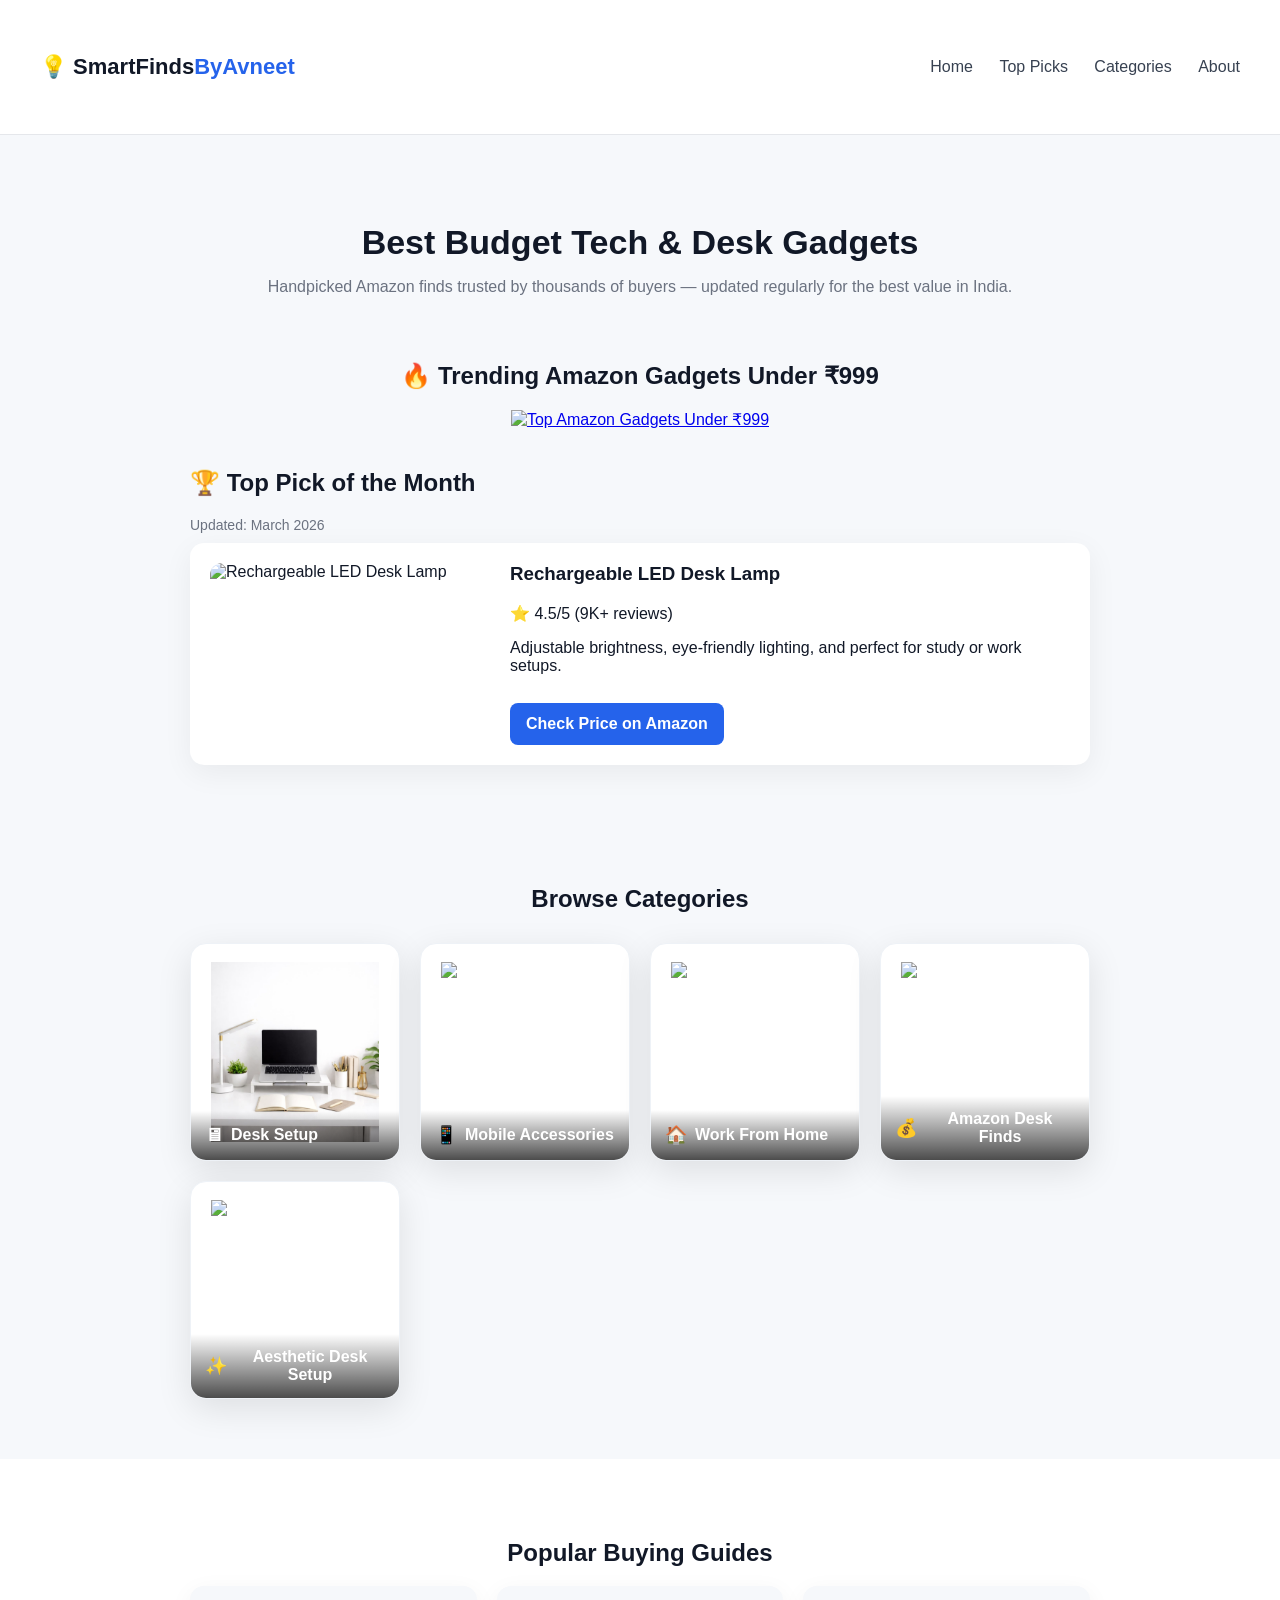
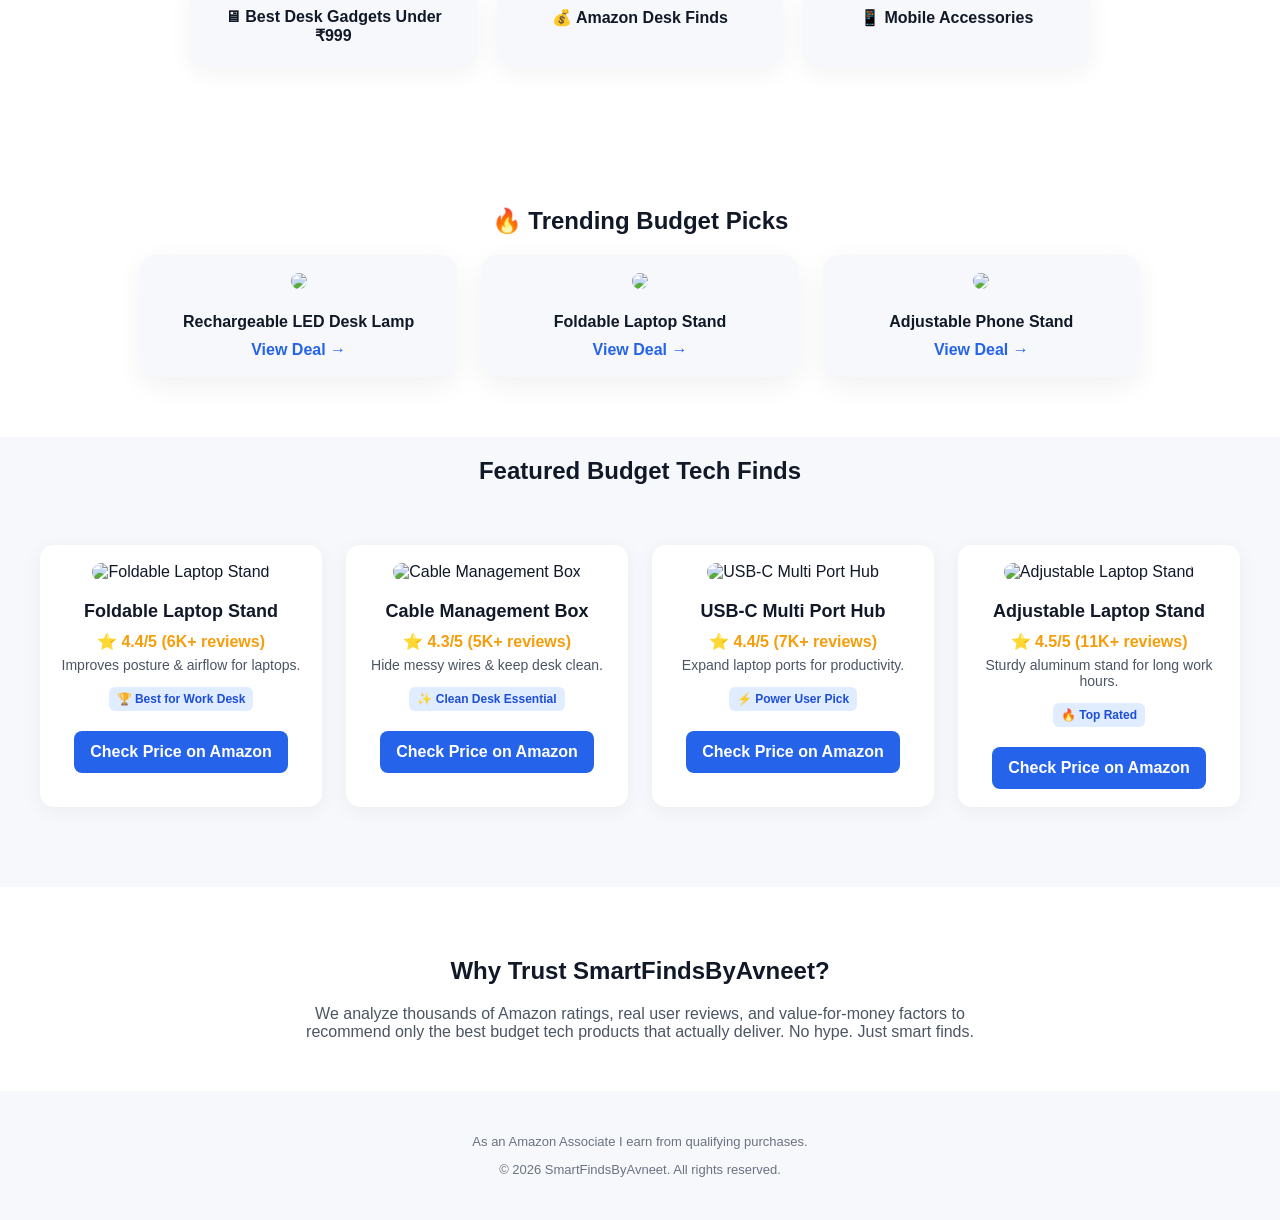
==== index.html @ 3519da24 "Update index.html" ====
<!DOCTYPE html>
<html lang="en">
<head>
<meta charset="UTF-8">
<meta name="viewport" content="width=device-width, initial-scale=1.0">

<title>Best Budget Tech & Desk Gadgets in India (2026) | SmartFindsByAvneet</title>

<meta name="description" content="Discover the best budget tech gadgets and Amazon finds under ₹1000 in India. Handpicked products for desk setup, students, work from home, and more.">

<link rel="stylesheet" href="style.css">
</head>

<body>

<!-- 🔷 PRO NAVBAR -->

<header class="navbar">

  <div class="nav-container">

    <div class="logo">
      💡 SmartFinds<span>ByAvneet</span>
    </div>

    <!-- ☰ MOBILE MENU -->
    <div class="menu-toggle" id="menu-toggle">☰</div>

    <nav id="nav-menu">
      <a href="index.html">Home</a>
      <a href="#top-picks">Top Picks</a>
      <a href="#categories">Categories</a>
      <a href="#about">About</a>
    </nav>

  </div>

</header>


<!-- 🔷 HERO SECTION -->

<section class="hero">
  <h1>Best Budget Tech & Desk Gadgets</h1>

  <p>
  Handpicked Amazon finds trusted by thousands of buyers — updated regularly for the best value in India.
  </p>

</section>

<section class="trending-banner">

  <h2>🔥 Trending Amazon Gadgets Under ₹999</h2>

  <a href="best-desk-gadgets-under-999.html">

    <img src="https://i.pinimg.com/1200x/db/06/94/db0694e0b1578f09fca851362d5d6f08.jpg"
         alt="Top Amazon Gadgets Under ₹999">

  </a>

</section>

<!-- 🔥 TOP PICK SECTION -->

<section class="top-pick" id="top-picks">

  <h2>🏆 Top Pick of the Month</h2>

  <p class="updated">Updated: March 2026</p>
  
  <div class="top-card">

    <img src="https://m.media-amazon.com/images/I/61L1WtnLLeL._SL1500_.jpg" alt="Rechargeable LED Desk Lamp">

    <div class="top-info">

      <h3>Rechargeable LED Desk Lamp</h3>

      <p>⭐ 4.5/5 (9K+ reviews)</p>

      <p>
      Adjustable brightness, eye-friendly lighting, and perfect for study or work setups.
      </p>

      <a href="https://amzn.to/4rqWT40"
         target="_blank"
         rel="nofollow sponsored"
         class="buy-btn">
        Check Price on Amazon
      </a>

    </div>

  </div>

</section>


<!-- 📂 CATEGORIES SECTION -->

<section class="categories" id="categories">

  <h2>Browse Categories</h2>

  <div class="category-grid">

    <a href="desk-setup-gadgets.html" class="category-card">

      <img src="Images/desk-setup.jpg" alt="Desk Setup">

      <div class="cat-info">
        <span class="icon">🖥</span>
        <span>Desk Setup</span>
      </div>

    </a>

    <a href="mobile-accessories.html" class="category-card">

      <img src="Images/mobile-accessories.jpg" alt="Mobile Accessories">

      <div class="cat-info">
        <span class="icon">📱</span>
        <span>Mobile Accessories</span>
      </div>

    </a>

    <a href="work-from-home-setup.html" class="category-card">

      <img src="Images/wfh.jpg" alt="Work From Home">

      <div class="cat-info">
        <span class="icon">🏠</span>
        <span>Work From Home</span>
      </div>

    </a>

    <a href="amazon-desk-finds.html" class="category-card">

      <img src="Images/amazon-finds.jpg" alt="Amazon Desk Finds">

      <div class="cat-info">
        <span class="icon">💰</span>
        <span>Amazon Desk Finds</span>
      </div>

    </a>

    <a href="asthetic-desk-setup.html" class="category-card">

      <img src="Images/aesthetic.jpg" alt="Aesthetic Setup">

      <div class="cat-info">
        <span class="icon">✨</span>
        <span>Aesthetic Desk Setup</span>
      </div>

    </a>

  </div>

</section>


<!-- ⭐ POPULAR GUIDES -->

<section class="guides">

  <h2>Popular Buying Guides</h2>

  <div class="guide-grid">

    <a href="best-desk-gadgets-under-999.html" class="guide-card">
      🖥 Best Desk Gadgets Under ₹999
    </a>

    <a href="amazon-desk-finds.html" class="guide-card">
      💰 Amazon Desk Finds
    </a>

    <a href="mobile-accessories.html" class="guide-card">
      📱 Mobile Accessories
    </a>

  </div>

</section>

<section class="featured-deals">

  <h2>🔥 Trending Budget Picks</h2>

  <div class="deal-grid">

    <div class="deal-card">
      <img src="https://m.media-amazon.com/images/I/61L1WtnLLeL._SL1500_.jpg">
      <p>Rechargeable LED Desk Lamp</p>
      <a href="https://amzn.to/4rqWT40" target="_blank" rel="nofollow sponsored">
        View Deal →
      </a>
    </div>

    <div class="deal-card">
      <img src="https://m.media-amazon.com/images/I/61i05gGBl3L._SL1500_.jpg">
      <p>Foldable Laptop Stand</p>
      <a href="https://amzn.to/4utwmWo" target="_blank" rel="nofollow sponsored">
        View Deal →
      </a>
    </div>

    <div class="deal-card">
      <img src="https://m.media-amazon.com/images/I/51FnbY-cX6L._SL1500_.jpg">
      <p>Adjustable Phone Stand</p>
      <a href="https://amzn.to/4swUHc7" target="_blank" rel="nofollow sponsored">
        View Deal →
      </a>
    </div>

  </div>

</section>
  
<!-- 📦 FEATURED PRODUCTS PREVIEW -->

<section class="products-section">

  <h2>Featured Budget Tech Finds</h2>

  <section class="products" id="product-list"></section>

</section>


<!-- ⭐ TRUST / ABOUT SECTION -->

<section class="trust" id="about">

  <h2>Why Trust SmartFindsByAvneet?</h2>

  <p>
  We analyze thousands of Amazon ratings, real user reviews, and value-for-money factors
  to recommend only the best budget tech products that actually deliver.
  No hype. Just smart finds.
  </p>

</section>


<!-- FOOTER -->

<footer>

  <p>
  As an Amazon Associate I earn from qualifying purchases.
  </p>

  <p>
  © 2026 SmartFindsByAvneet. All rights reserved.
  </p>

</footer>


<!-- 🔧 SCRIPTS -->

<script src="main.js"></script>
<script src="desk-products.js"></script>

<!-- Mobile menu toggle -->

<script>
const toggle = document.getElementById("menu-toggle");
const menu = document.getElementById("nav-menu");

toggle.addEventListener("click", () => {
  menu.classList.toggle("show");
});
</script>

</body>
</html>
---- style.css ----
body{
font-family: 'Segoe UI', Arial, sans-serif;
background:#f6f8fb;
margin:0;
padding:0;
color:#111827;
text-align:center;
}

/* HEADER */

header{
background:#ffffff;
color:#111827;
padding:40px 20px;
border-bottom:1px solid #e5e7eb;
}

header h1{
margin-bottom:8px;
}

header p{
color:#6b7280;
}

/* PRODUCTS GRID */

.products{
display:grid;
grid-template-columns:repeat(auto-fit,minmax(240px,1fr));
gap:24px;
padding:40px;
max-width:1200px;
margin:auto;
}

/* CARD */

.card{
background:#ffffff;
padding:18px;
border-radius:14px;
box-shadow:0 4px 20px rgba(0,0,0,0.05);
transition:transform 0.2s, box-shadow 0.2s;
}

.card:hover{
transform:translateY(-6px);
box-shadow:0 8px 30px rgba(0,0,0,0.08);
}

.card img{
width:100%;
border-radius:10px;
margin-bottom:10px;
}

.card h3{
margin:10px 0;
font-size:18px;
}

/* BUTTON */

.buy-btn{
display:inline-block;
margin-top:12px;
background:#2563eb;
color:white;
padding:12px 16px;
border-radius:8px;
text-decoration:none;
font-weight:bold;
transition:background 0.2s;
}

.buy-btn:hover{
background:#1d4ed8;
}

/* TEXT ELEMENTS */

.rating{
color:#f59e0b;
font-weight:bold;
margin:6px 0;
}

.desc{
font-size:14px;
color:#4b5563;
margin:6px 0;
}

.badge{
background:#e0ecff;
color:#1d4ed8;
display:inline-block;
padding:5px 8px;
border-radius:6px;
font-size:12px;
margin:8px 0;
font-weight:bold;
}
/* BRAND HEADER */

.main-header{
background:#ffffff;
padding:16px 30px;
border-bottom:1px solid #e5e7eb;
text-align:left;
}

.logo{
font-size:22px;
font-weight:bold;
color:#2563eb;
}

/* HERO */

.hero{
padding:60px 20px 30px;
background:#f6f8fb;
}

.hero h1{
font-size:34px;
margin-bottom:10px;
}

.hero p{
color:#6b7280;
font-size:16px;
}

/* TOP PICK */

.top-pick{
max-width:900px;
margin:40px auto;
padding:0 20px;
text-align:left;
}

.top-pick h2{
margin-bottom:20px;
}

.top-card{
display:flex;
gap:20px;
background:#ffffff;
padding:20px;
border-radius:14px;
box-shadow:0 8px 30px rgba(0,0,0,0.06);
flex-wrap:wrap;
}

.top-card img{
width:100%;
max-width:280px;
height:auto;
border-radius:12px;
object-fit:contain;
}

.top-info{
flex:1;
}

.top-info h3{
margin-top:0;
}

/* TRUST SECTION */

.trust{
background:#ffffff;
padding:50px 20px;
margin-top:40px;
}

.trust p{
max-width:700px;
margin:auto;
color:#4b5563;
}

/* FOOTER */

footer{
text-align:center;
font-size:13px;
color:#6b7280;
padding:30px;
}

/* 🔷 NAVBAR */

.navbar{
background:#ffffff;
border-bottom:1px solid #e5e7eb;
position:sticky;
top:0;
z-index:1000;
}

.nav-container{
max-width:1200px;
margin:auto;
padding:14px 20px;
display:flex;
justify-content:space-between;
align-items:center;
}

/* LOGO */

.logo{
font-size:22px;
font-weight:bold;
color:#111827;
}

.logo span{
color:#2563eb;
}

/* NAV LINKS */

nav a{
margin-left:22px;
text-decoration:none;
color:#374151;
font-weight:500;
transition:color 0.2s;
}

nav a:hover{
color:#2563eb;
}

/* MENU TOGGLE BUTTON */

.menu-toggle{
display:none;
font-size:26px;
cursor:pointer;
}

/* MOBILE STYLES */

@media (max-width: 768px){

.menu-toggle{
display:block;
}

nav{
position:absolute;
top:60px;
right:0;
background:#ffffff;
width:100%;
display:none;
flex-direction:column;
border-top:1px solid #e5e7eb;
}

nav a{
margin:0;
padding:16px;
border-bottom:1px solid #f1f5f9;
display:block;
text-align:center;
}

nav.show{
display:flex;
}

}

/* POPULAR GUIDES */

.guides{
padding:60px 20px;
background:#ffffff;
}

.guide-grid{
display:grid;
grid-template-columns:repeat(auto-fit,minmax(220px,1fr));
gap:20px;
max-width:900px;
margin:auto;
}

.guide-card{
background:#f6f8fb;
padding:22px;
border-radius:14px;
text-decoration:none;
font-weight:bold;
color:#111827;
box-shadow:0 6px 25px rgba(0,0,0,0.05);
transition:transform 0.2s, box-shadow 0.2s;
}

.guide-card:hover{
transform:translateY(-5px);
box-shadow:0 10px 35px rgba(0,0,0,0.08);
color:#2563eb;
}

.updated{
color:#6b7280;
font-size:14px;
margin-bottom:10px;
}

/* ============================= */
/* 📂 CATEGORIES — PRO STYLE */
/* ============================= */

.categories{
padding:60px 20px;
background:#f6f8fb;
}

.categories h2{
margin-bottom:30px;
}

/* GRID */

.category-grid{
display:grid;
grid-template-columns:repeat(auto-fit,minmax(180px,1fr));
gap:20px;
max-width:900px;
margin:auto;
}

/* CARD */

.category-card{
background:#ffffff;
padding:18px 20px;
border-radius:14px;
text-decoration:none;
color:#111827;
font-weight:600;

display:flex;
align-items:center;
justify-content:center;
gap:10px;

box-shadow:0 6px 20px rgba(0,0,0,0.05);
border:1px solid #eef2f7;

transition:all 0.2s ease;
}

/* HOVER EFFECT */

.category-card:hover{
transform:translateY(-5px);
box-shadow:0 12px 35px rgba(0,0,0,0.08);
color:#2563eb;
}

/* ICON */

.category-card .icon{
font-size:20px;
}

/* MOBILE POLISH */

@media (max-width: 480px){

.category-card{
padding:16px;
font-size:15px;
}

}

/* ============================= */
/* 📱 MOBILE — PREMIUM CATEGORY UI */
/* ============================= */

@media (max-width: 768px){

/* Section spacing */

.categories{
padding:40px 16px;
}

/* Grid becomes 2 columns */

.category-grid{
grid-template-columns:repeat(2, 1fr);
gap:14px;
}

/* Card becomes larger tap target */

.category-card{
padding:18px 12px;
border-radius:16px;
font-size:15px;
font-weight:600;

flex-direction:column;
gap:6px;

box-shadow:0 8px 28px rgba(0,0,0,0.06);
}

/* Icon bigger for visual hierarchy */

.category-card .icon{
font-size:26px;
}

/* Remove hover jump on touch devices */

.category-card:hover{
transform:none;
}

}

/* Prevent accidental text selection while tapping */

.category-card{
-webkit-tap-highlight-color: transparent;
user-select:none;
}

/* ===== CATEGORY IMAGE ===== */

.category-card{
position:relative;
display:block;
border-radius:16px;
overflow:hidden;
text-decoration:none;
color:white;
box-shadow:0 10px 35px rgba(0,0,0,0.1);
transition:transform 0.25s, box-shadow 0.25s;
height:180px;   /* ⭐ Controls card height */
}

.category-card img{
width:100%;
height:100%;
object-fit:cover;   /* ⭐ IMPORTANT */
display:block;
}

.category-card:hover{
transform:translateY(-6px);
box-shadow:0 18px 45px rgba(0,0,0,0.15);
}

.cat-info{
position:absolute;
bottom:0;
left:0;
right:0;
padding:14px;
background:linear-gradient(to top, rgba(0,0,0,0.7), transparent);
font-weight:bold;
font-size:16px;
display:flex;
align-items:center;
gap:8px;
}

.cat-info .icon{
font-size:18px;
}

/* ===== FEATURED DEALS ===== */

.featured-deals{
padding:60px 20px;
background:#ffffff;
}

.deal-grid{
display:grid;
grid-template-columns:repeat(auto-fit,minmax(220px,1fr));
gap:24px;
max-width:1000px;
margin:auto;
}

.deal-card{
background:#f6f8fb;
border-radius:16px;
padding:18px;
text-align:center;
box-shadow:0 8px 28px rgba(0,0,0,0.06);
transition:transform 0.2s;
}

.deal-card:hover{
transform:translateY(-6px);
}

.deal-card img{
width:100%;
border-radius:12px;
margin-bottom:10px;
}

.deal-card p{
font-weight:600;
margin:10px 0;
}

.deal-card a{
text-decoration:none;
color:#2563eb;
font-weight:bold;
}
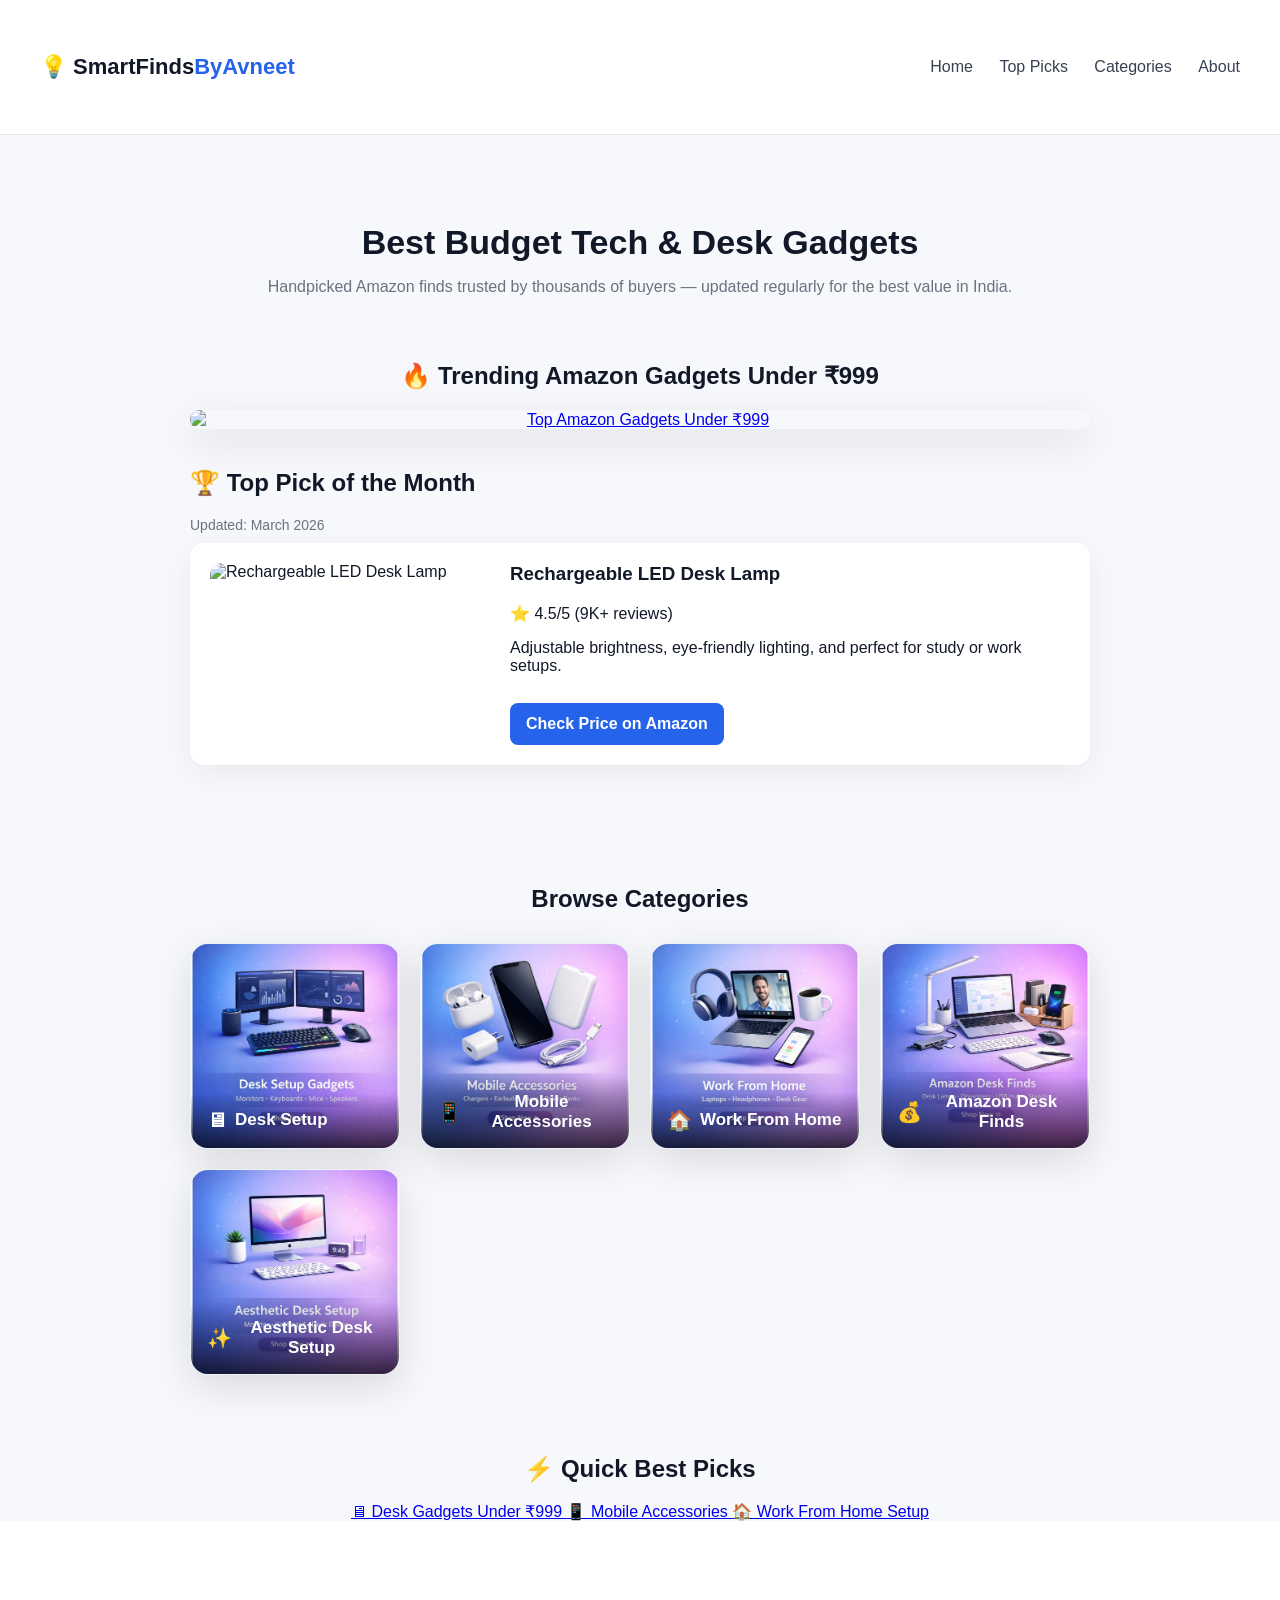
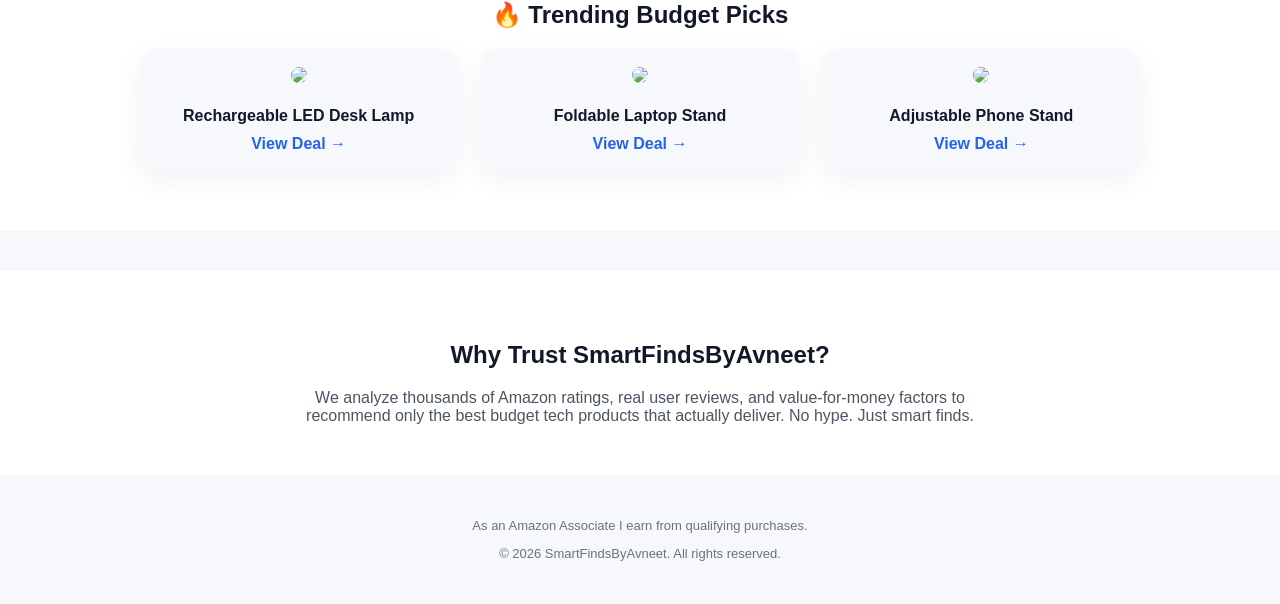
==== commit 4245688d: "Update index.html" ====
--- a/index.html
+++ b/index.html
@@ -165,6 +165,28 @@
 
 </section>
 
+<section class="quick-picks">
+
+  <h2>⚡ Quick Best Picks</h2>
+
+  <div class="quick-grid">
+
+    <a href="best-desk-gadgets-under-999.html" class="quick-card">
+      🖥 Desk Gadgets Under ₹999
+    </a>
+
+    <a href="mobile-accessories.html" class="quick-card">
+      📱 Mobile Accessories
+    </a>
+
+    <a href="work-from-home-setup.html" class="quick-card">
+      🏠 Work From Home Setup
+    </a>
+
+  </div>
+
+</section>
+
 
 <!-- ⭐ POPULAR GUIDES -->
 
--- a/style.css
+++ b/style.css
@@ -446,46 +446,51 @@
 
 /* ===== CATEGORY IMAGE ===== */
 
+/* ===== PERFECT CATEGORY CARD LAYOUT ===== */
+
 .category-card{
 position:relative;
 display:block;
-border-radius:16px;
+border-radius:18px;
 overflow:hidden;
 text-decoration:none;
 color:white;
-box-shadow:0 10px 35px rgba(0,0,0,0.1);
+box-shadow:0 12px 40px rgba(0,0,0,0.12);
 transition:transform 0.25s, box-shadow 0.25s;
-height:180px;   /* ⭐ Controls card height */
-}
+
+aspect-ratio: 1 / 1;   /* ⭐ KEY FIX */
+}
+
+/* IMAGE FILLS ENTIRE CARD */
 
 .category-card img{
+position:absolute;
+inset:0;
 width:100%;
 height:100%;
-object-fit:cover;   /* ⭐ IMPORTANT */
-display:block;
-}
-
-.category-card:hover{
-transform:translateY(-6px);
-box-shadow:0 18px 45px rgba(0,0,0,0.15);
-}
+object-fit:cover;
+}
+
+/* TEXT OVERLAY */
 
 .cat-info{
 position:absolute;
 bottom:0;
 left:0;
 right:0;
-padding:14px;
-background:linear-gradient(to top, rgba(0,0,0,0.7), transparent);
-font-weight:bold;
-font-size:16px;
+padding:16px;
+
+background:linear-gradient(
+to top,
+rgba(0,0,0,0.75),
+rgba(0,0,0,0.0)
+);
+
+font-weight:bold;
+font-size:17px;
 display:flex;
 align-items:center;
 gap:8px;
-}
-
-.cat-info .icon{
-font-size:18px;
 }
 
 /* ===== FEATURED DEALS ===== */
@@ -532,3 +537,35 @@
 color:#2563eb;
 font-weight:bold;
 }
+
+/* ===== TRENDING BANNER ===== */
+
+.trending-banner img{
+width:100%;
+height:auto;
+max-width:900px;   /* ⭐ Bigger on desktop */
+border-radius:16px;
+box-shadow:0 12px 40px rgba(0,0,0,0.12);
+display:block;
+margin:auto;
+}
+
+/* 📱 MOBILE — keep current perfect size */
+
+@media (max-width: 768px){
+
+.trending-banner img{
+max-width:100%;   /* full width on phone */
+}
+
+}
+
+.products-section{
+display:none;   /* hide long product grid */
+}
+
+.guides{
+display:none;   /* optional */
+}
+
+}
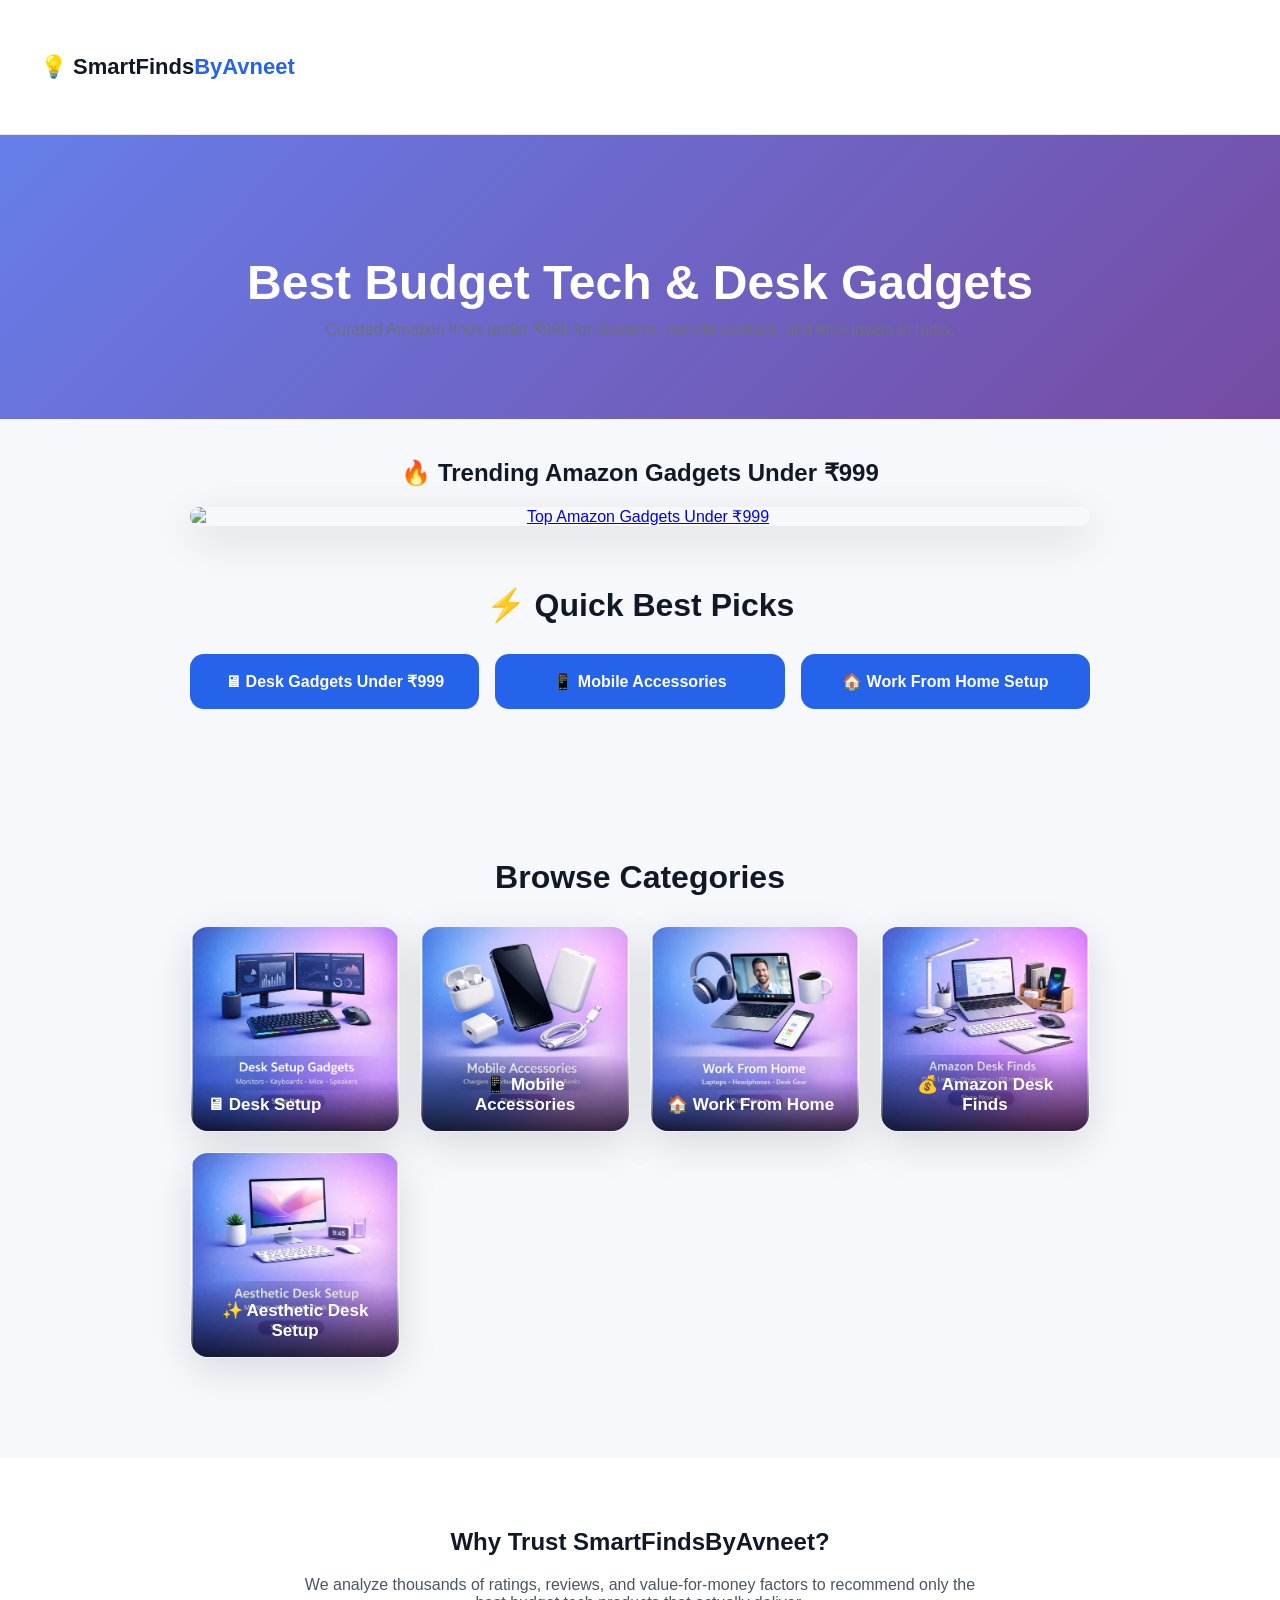
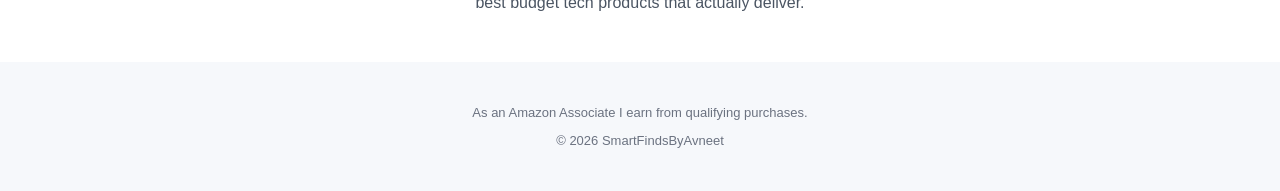
==== commit 54310ebc: "Update index.html" ====
--- a/index.html
+++ b/index.html
@@ -4,269 +4,185 @@
 <meta charset="UTF-8">
 <meta name="viewport" content="width=device-width, initial-scale=1.0">
 
-<title>Best Budget Tech & Desk Gadgets in India (2026) | SmartFindsByAvneet</title>
-
-<meta name="description" content="Discover the best budget tech gadgets and Amazon finds under ₹1000 in India. Handpicked products for desk setup, students, work from home, and more.">
+<title>SmartFindsByAvneet — Best Budget Tech Gadgets Under ₹999</title>
+
+<meta name="description" content="Curated Amazon deals on budget tech gadgets under ₹999 for desk setup, mobile accessories & work from home in India.">
 
 <link rel="stylesheet" href="style.css">
+
+<style>
+/* ===== PREMIUM ADDITIONS (works with your CSS) ===== */
+
+.hero{
+background:linear-gradient(135deg,#667eea,#764ba2);
+color:white;
+padding:80px 20px;
+text-align:center;
+}
+
+.hero h1{
+font-size:clamp(2rem,4vw,3rem);
+margin-bottom:10px;
+}
+
+.hero p{
+max-width:700px;
+margin:auto;
+opacity:.95;
+}
+
+.trending-banner{
+max-width:900px;
+margin:40px auto;
+text-align:center;
+}
+
+.trending-banner img{
+width:100%;
+height:auto;
+border-radius:16px;
+box-shadow:0 12px 40px rgba(0,0,0,.15);
+}
+
+.quick-grid{
+display:grid;
+grid-template-columns:repeat(auto-fit,minmax(220px,1fr));
+gap:16px;
+max-width:900px;
+margin:30px auto;
+}
+
+.quick-card{
+background:#2563eb;
+color:white;
+padding:18px;
+border-radius:14px;
+text-decoration:none;
+font-weight:bold;
+text-align:center;
+transition:.2s;
+}
+
+.quick-card:hover{
+transform:translateY(-4px);
+}
+
+.section-title{
+text-align:center;
+margin:60px 0 30px;
+font-size:2rem;
+}
+
+</style>
 </head>
 
 <body>
 
-<!-- 🔷 PRO NAVBAR -->
+<!-- 🔷 NAVBAR (your style) -->
 
 <header class="navbar">
-
   <div class="nav-container">
-
-    <div class="logo">
-      💡 SmartFinds<span>ByAvneet</span>
-    </div>
-
-    <!-- ☰ MOBILE MENU -->
-    <div class="menu-toggle" id="menu-toggle">☰</div>
-
-    <nav id="nav-menu">
-      <a href="index.html">Home</a>
-      <a href="#top-picks">Top Picks</a>
-      <a href="#categories">Categories</a>
-      <a href="#about">About</a>
-    </nav>
-
+    <div class="logo">💡 SmartFinds<span>ByAvneet</span></div>
   </div>
-
 </header>
 
 
-<!-- 🔷 HERO SECTION -->
+<!-- 🔥 HERO -->
 
 <section class="hero">
+
   <h1>Best Budget Tech & Desk Gadgets</h1>
 
   <p>
-  Handpicked Amazon finds trusted by thousands of buyers — updated regularly for the best value in India.
+  Curated Amazon finds under ₹999 for students, remote workers, and tech lovers in India.
   </p>
 
 </section>
 
+
+<!-- 🔥 TRENDING PIN BANNER -->
+
 <section class="trending-banner">
 
   <h2>🔥 Trending Amazon Gadgets Under ₹999</h2>
 
   <a href="best-desk-gadgets-under-999.html">
 
-    <img src="https://i.pinimg.com/1200x/db/06/94/db0694e0b1578f09fca851362d5d6f08.jpg"
+    <img src="Images/top-amazon-gadgets-999.jpg"
          alt="Top Amazon Gadgets Under ₹999">
 
   </a>
 
 </section>
 
-<!-- 🔥 TOP PICK SECTION -->
-
-<section class="top-pick" id="top-picks">
-
-  <h2>🏆 Top Pick of the Month</h2>
-
-  <p class="updated">Updated: March 2026</p>
-  
-  <div class="top-card">
-
-    <img src="https://m.media-amazon.com/images/I/61L1WtnLLeL._SL1500_.jpg" alt="Rechargeable LED Desk Lamp">
-
-    <div class="top-info">
-
-      <h3>Rechargeable LED Desk Lamp</h3>
-
-      <p>⭐ 4.5/5 (9K+ reviews)</p>
-
-      <p>
-      Adjustable brightness, eye-friendly lighting, and perfect for study or work setups.
-      </p>
-
-      <a href="https://amzn.to/4rqWT40"
-         target="_blank"
-         rel="nofollow sponsored"
-         class="buy-btn">
-        Check Price on Amazon
-      </a>
-
-    </div>
+
+<!-- ⚡ QUICK PICKS -->
+
+<h2 class="section-title">⚡ Quick Best Picks</h2>
+
+<div class="quick-grid">
+
+  <a href="best-desk-gadgets-under-999.html" class="quick-card">
+    🖥 Desk Gadgets Under ₹999
+  </a>
+
+  <a href="mobile-accessories.html" class="quick-card">
+    📱 Mobile Accessories
+  </a>
+
+  <a href="work-from-home-setup.html" class="quick-card">
+    🏠 Work From Home Setup
+  </a>
+
+</div>
+
+
+<!-- 📂 CATEGORIES (your image cards stay) -->
+
+<section class="categories" id="categories">
+
+  <h2 class="section-title">Browse Categories</h2>
+
+  <div class="category-grid">
+
+    <a href="desk-setup-gadgets.html" class="category-card">
+      <img src="Images/desk-setup.jpg">
+      <div class="cat-info">🖥 Desk Setup</div>
+    </a>
+
+    <a href="mobile-accessories.html" class="category-card">
+      <img src="Images/mobile-accessories.jpg">
+      <div class="cat-info">📱 Mobile Accessories</div>
+    </a>
+
+    <a href="work-from-home-setup.html" class="category-card">
+      <img src="Images/wfh.jpg">
+      <div class="cat-info">🏠 Work From Home</div>
+    </a>
+
+    <a href="amazon-desk-finds.html" class="category-card">
+      <img src="Images/amazon-finds.jpg">
+      <div class="cat-info">💰 Amazon Desk Finds</div>
+    </a>
+
+    <a href="asthetic-desk-setup.html" class="category-card">
+      <img src="Images/aesthetic.jpg">
+      <div class="cat-info">✨ Aesthetic Desk Setup</div>
+    </a>
 
   </div>
 
 </section>
 
 
-<!-- 📂 CATEGORIES SECTION -->
-
-<section class="categories" id="categories">
-
-  <h2>Browse Categories</h2>
-
-  <div class="category-grid">
-
-    <a href="desk-setup-gadgets.html" class="category-card">
-
-      <img src="Images/desk-setup.jpg" alt="Desk Setup">
-
-      <div class="cat-info">
-        <span class="icon">🖥</span>
-        <span>Desk Setup</span>
-      </div>
-
-    </a>
-
-    <a href="mobile-accessories.html" class="category-card">
-
-      <img src="Images/mobile-accessories.jpg" alt="Mobile Accessories">
-
-      <div class="cat-info">
-        <span class="icon">📱</span>
-        <span>Mobile Accessories</span>
-      </div>
-
-    </a>
-
-    <a href="work-from-home-setup.html" class="category-card">
-
-      <img src="Images/wfh.jpg" alt="Work From Home">
-
-      <div class="cat-info">
-        <span class="icon">🏠</span>
-        <span>Work From Home</span>
-      </div>
-
-    </a>
-
-    <a href="amazon-desk-finds.html" class="category-card">
-
-      <img src="Images/amazon-finds.jpg" alt="Amazon Desk Finds">
-
-      <div class="cat-info">
-        <span class="icon">💰</span>
-        <span>Amazon Desk Finds</span>
-      </div>
-
-    </a>
-
-    <a href="asthetic-desk-setup.html" class="category-card">
-
-      <img src="Images/aesthetic.jpg" alt="Aesthetic Setup">
-
-      <div class="cat-info">
-        <span class="icon">✨</span>
-        <span>Aesthetic Desk Setup</span>
-      </div>
-
-    </a>
-
-  </div>
-
-</section>
-
-<section class="quick-picks">
-
-  <h2>⚡ Quick Best Picks</h2>
-
-  <div class="quick-grid">
-
-    <a href="best-desk-gadgets-under-999.html" class="quick-card">
-      🖥 Desk Gadgets Under ₹999
-    </a>
-
-    <a href="mobile-accessories.html" class="quick-card">
-      📱 Mobile Accessories
-    </a>
-
-    <a href="work-from-home-setup.html" class="quick-card">
-      🏠 Work From Home Setup
-    </a>
-
-  </div>
-
-</section>
-
-
-<!-- ⭐ POPULAR GUIDES -->
-
-<section class="guides">
-
-  <h2>Popular Buying Guides</h2>
-
-  <div class="guide-grid">
-
-    <a href="best-desk-gadgets-under-999.html" class="guide-card">
-      🖥 Best Desk Gadgets Under ₹999
-    </a>
-
-    <a href="amazon-desk-finds.html" class="guide-card">
-      💰 Amazon Desk Finds
-    </a>
-
-    <a href="mobile-accessories.html" class="guide-card">
-      📱 Mobile Accessories
-    </a>
-
-  </div>
-
-</section>
-
-<section class="featured-deals">
-
-  <h2>🔥 Trending Budget Picks</h2>
-
-  <div class="deal-grid">
-
-    <div class="deal-card">
-      <img src="https://m.media-amazon.com/images/I/61L1WtnLLeL._SL1500_.jpg">
-      <p>Rechargeable LED Desk Lamp</p>
-      <a href="https://amzn.to/4rqWT40" target="_blank" rel="nofollow sponsored">
-        View Deal →
-      </a>
-    </div>
-
-    <div class="deal-card">
-      <img src="https://m.media-amazon.com/images/I/61i05gGBl3L._SL1500_.jpg">
-      <p>Foldable Laptop Stand</p>
-      <a href="https://amzn.to/4utwmWo" target="_blank" rel="nofollow sponsored">
-        View Deal →
-      </a>
-    </div>
-
-    <div class="deal-card">
-      <img src="https://m.media-amazon.com/images/I/51FnbY-cX6L._SL1500_.jpg">
-      <p>Adjustable Phone Stand</p>
-      <a href="https://amzn.to/4swUHc7" target="_blank" rel="nofollow sponsored">
-        View Deal →
-      </a>
-    </div>
-
-  </div>
-
-</section>
-  
-<!-- 📦 FEATURED PRODUCTS PREVIEW -->
-
-<section class="products-section">
-
-  <h2>Featured Budget Tech Finds</h2>
-
-  <section class="products" id="product-list"></section>
-
-</section>
-
-
-<!-- ⭐ TRUST / ABOUT SECTION -->
-
-<section class="trust" id="about">
+<!-- ⭐ TRUST SECTION -->
+
+<section class="trust">
 
   <h2>Why Trust SmartFindsByAvneet?</h2>
 
   <p>
-  We analyze thousands of Amazon ratings, real user reviews, and value-for-money factors
-  to recommend only the best budget tech products that actually deliver.
-  No hype. Just smart finds.
+  We analyze thousands of ratings, reviews, and value-for-money factors to recommend only the best budget tech products that actually deliver.
   </p>
 
 </section>
@@ -276,32 +192,10 @@
 
 <footer>
 
-  <p>
-  As an Amazon Associate I earn from qualifying purchases.
-  </p>
-
-  <p>
-  © 2026 SmartFindsByAvneet. All rights reserved.
-  </p>
+  <p>As an Amazon Associate I earn from qualifying purchases.</p>
+  <p>© 2026 SmartFindsByAvneet</p>
 
 </footer>
-
-
-<!-- 🔧 SCRIPTS -->
-
-<script src="main.js"></script>
-<script src="desk-products.js"></script>
-
-<!-- Mobile menu toggle -->
-
-<script>
-const toggle = document.getElementById("menu-toggle");
-const menu = document.getElementById("nav-menu");
-
-toggle.addEventListener("click", () => {
-  menu.classList.toggle("show");
-});
-</script>
 
 </body>
 </html>
--- a/style.css
+++ b/style.css
@@ -569,3 +569,38 @@
 }
 
 }
+
+.quick-picks{
+padding:40px 20px;
+background:#ffffff;
+text-align:center;
+}
+
+.quick-grid{
+display:grid;
+grid-template-columns:repeat(auto-fit,minmax(220px,1fr));
+gap:16px;
+max-width:900px;
+margin:auto;
+}
+
+.quick-card{
+background:#2563eb;
+color:white;
+padding:18px;
+border-radius:14px;
+text-decoration:none;
+font-weight:bold;
+transition:transform 0.2s;
+}
+
+.quick-card:hover{
+transform:translateY(-4px);
+}
+@media (max-width: 768px){
+
+.products-section{
+display:none;   /* hide long grid on phone */
+}
+
+}
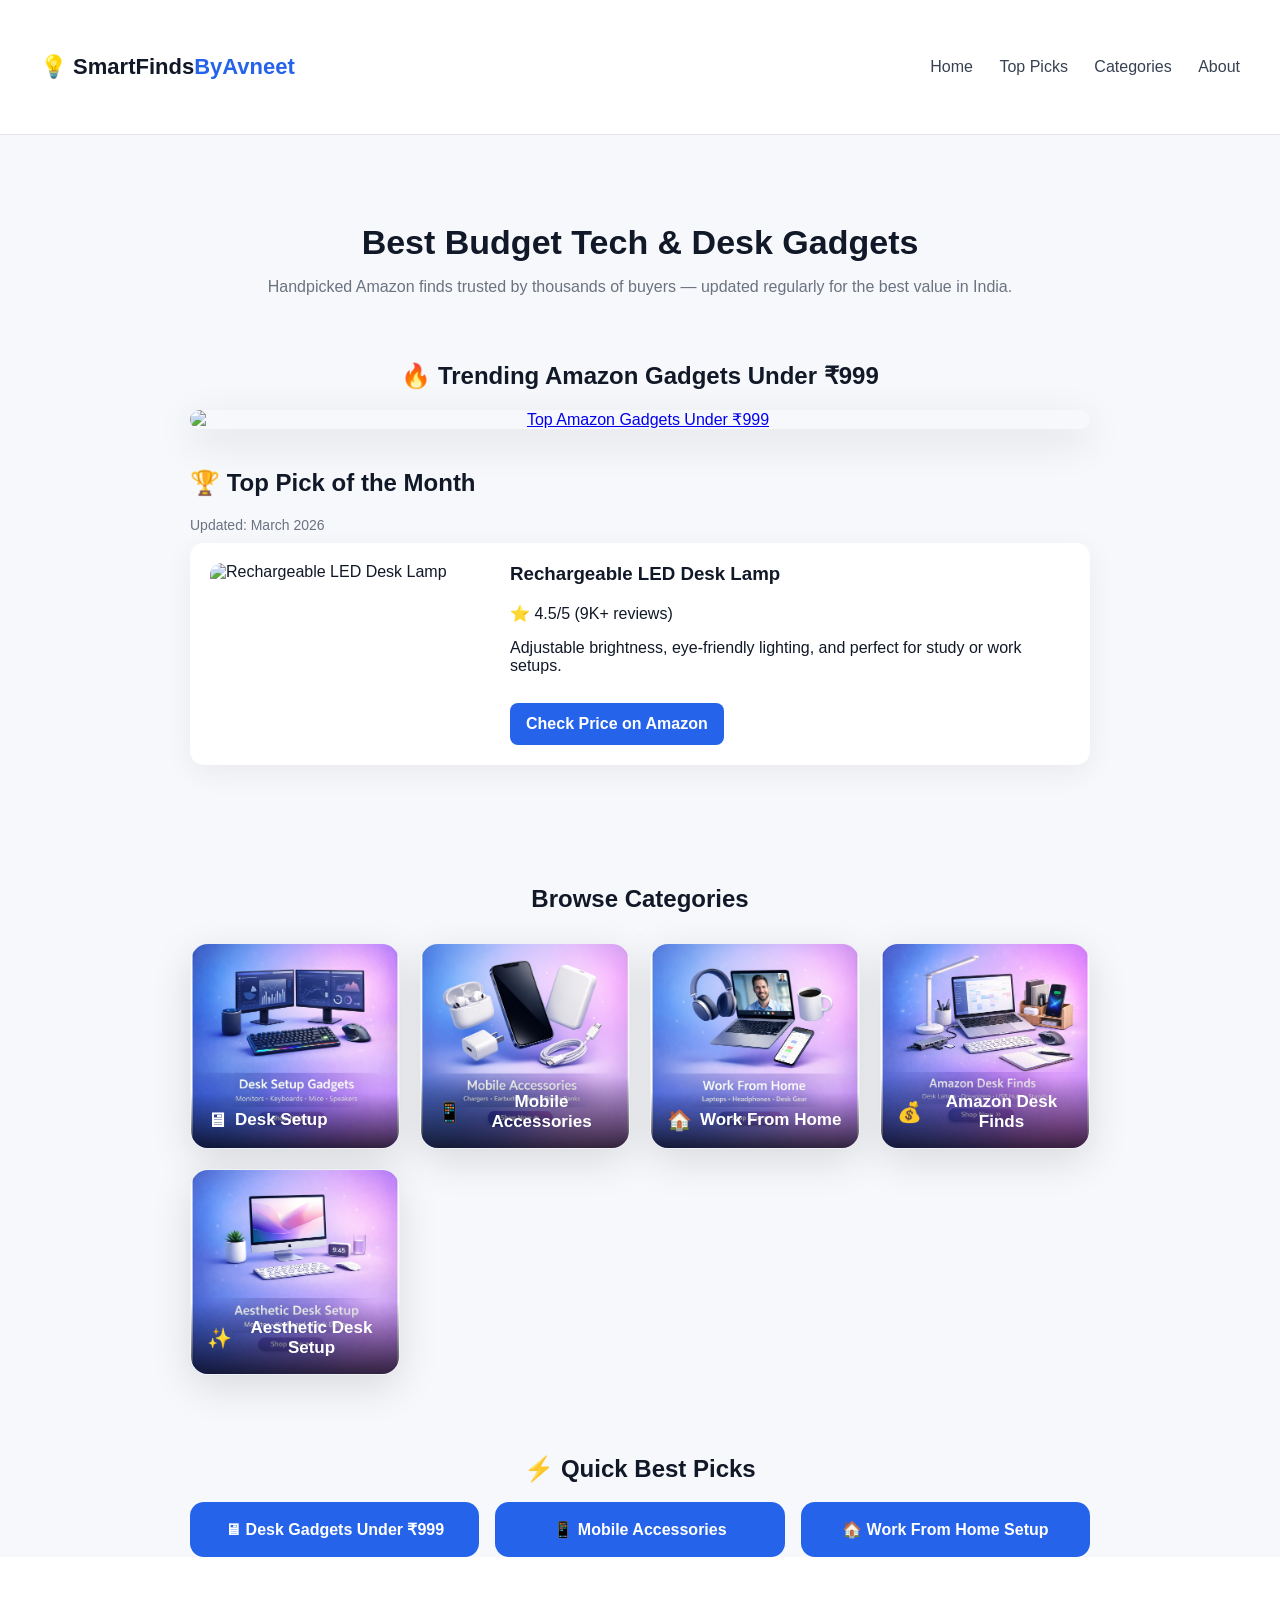
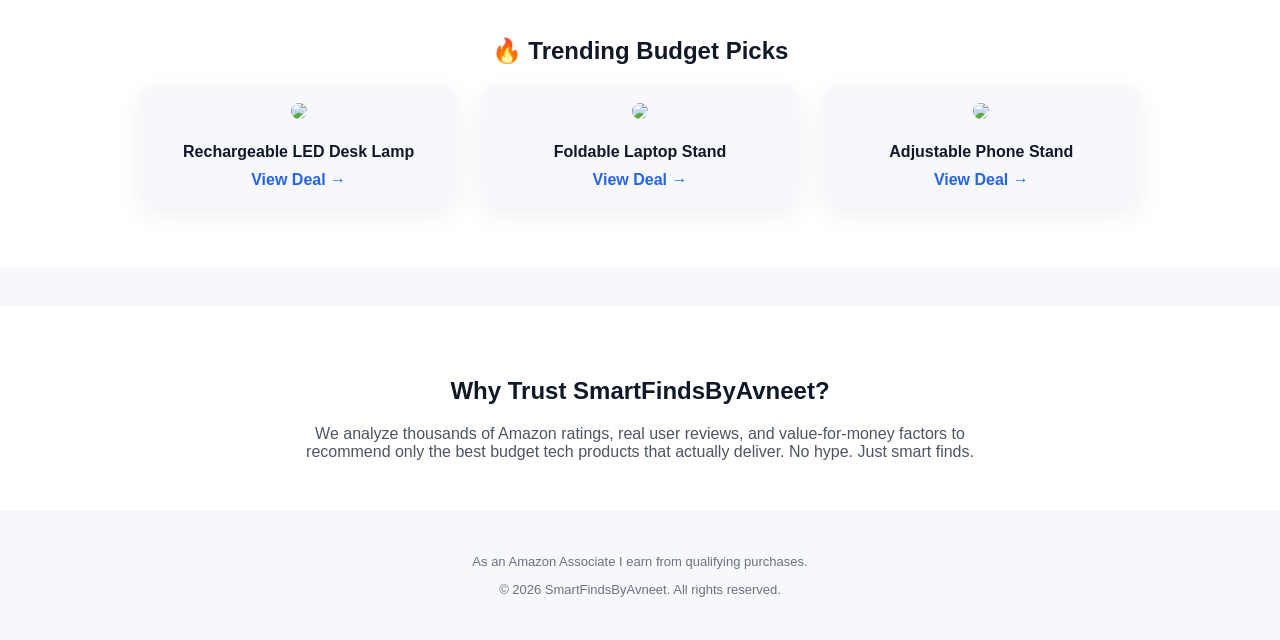
==== commit 43a9af54: "Update index.html" ====
--- a/index.html
+++ b/index.html
@@ -4,185 +4,269 @@
 <meta charset="UTF-8">
 <meta name="viewport" content="width=device-width, initial-scale=1.0">
 
-<title>SmartFindsByAvneet — Best Budget Tech Gadgets Under ₹999</title>
-
-<meta name="description" content="Curated Amazon deals on budget tech gadgets under ₹999 for desk setup, mobile accessories & work from home in India.">
+<title>Best Budget Tech & Desk Gadgets in India (2026) | SmartFindsByAvneet</title>
+
+<meta name="description" content="Discover the best budget tech gadgets and Amazon finds under ₹1000 in India. Handpicked products for desk setup, students, work from home, and more.">
 
 <link rel="stylesheet" href="style.css">
-
-<style>
-/* ===== PREMIUM ADDITIONS (works with your CSS) ===== */
-
-.hero{
-background:linear-gradient(135deg,#667eea,#764ba2);
-color:white;
-padding:80px 20px;
-text-align:center;
-}
-
-.hero h1{
-font-size:clamp(2rem,4vw,3rem);
-margin-bottom:10px;
-}
-
-.hero p{
-max-width:700px;
-margin:auto;
-opacity:.95;
-}
-
-.trending-banner{
-max-width:900px;
-margin:40px auto;
-text-align:center;
-}
-
-.trending-banner img{
-width:100%;
-height:auto;
-border-radius:16px;
-box-shadow:0 12px 40px rgba(0,0,0,.15);
-}
-
-.quick-grid{
-display:grid;
-grid-template-columns:repeat(auto-fit,minmax(220px,1fr));
-gap:16px;
-max-width:900px;
-margin:30px auto;
-}
-
-.quick-card{
-background:#2563eb;
-color:white;
-padding:18px;
-border-radius:14px;
-text-decoration:none;
-font-weight:bold;
-text-align:center;
-transition:.2s;
-}
-
-.quick-card:hover{
-transform:translateY(-4px);
-}
-
-.section-title{
-text-align:center;
-margin:60px 0 30px;
-font-size:2rem;
-}
-
-</style>
 </head>
 
 <body>
 
-<!-- 🔷 NAVBAR (your style) -->
+<!-- 🔷 PRO NAVBAR -->
 
 <header class="navbar">
+
   <div class="nav-container">
-    <div class="logo">💡 SmartFinds<span>ByAvneet</span></div>
-  </div>
+
+    <div class="logo">
+      💡 SmartFinds<span>ByAvneet</span>
+    </div>
+
+    <!-- ☰ MOBILE MENU -->
+    <div class="menu-toggle" id="menu-toggle">☰</div>
+
+    <nav id="nav-menu">
+      <a href="index.html">Home</a>
+      <a href="#top-picks">Top Picks</a>
+      <a href="#categories">Categories</a>
+      <a href="#about">About</a>
+    </nav>
+
+  </div>
+
 </header>
 
 
-<!-- 🔥 HERO -->
+<!-- 🔷 HERO SECTION -->
 
 <section class="hero">
-
   <h1>Best Budget Tech & Desk Gadgets</h1>
 
   <p>
-  Curated Amazon finds under ₹999 for students, remote workers, and tech lovers in India.
+  Handpicked Amazon finds trusted by thousands of buyers — updated regularly for the best value in India.
   </p>
 
 </section>
 
-
-<!-- 🔥 TRENDING PIN BANNER -->
-
 <section class="trending-banner">
 
   <h2>🔥 Trending Amazon Gadgets Under ₹999</h2>
 
   <a href="best-desk-gadgets-under-999.html">
 
-    <img src="Images/top-amazon-gadgets-999.jpg"
+    <img src="https://i.pinimg.com/1200x/db/06/94/db0694e0b1578f09fca851362d5d6f08.jpg"
          alt="Top Amazon Gadgets Under ₹999">
 
   </a>
 
 </section>
 
-
-<!-- ⚡ QUICK PICKS -->
-
-<h2 class="section-title">⚡ Quick Best Picks</h2>
-
-<div class="quick-grid">
-
-  <a href="best-desk-gadgets-under-999.html" class="quick-card">
-    🖥 Desk Gadgets Under ₹999
-  </a>
-
-  <a href="mobile-accessories.html" class="quick-card">
-    📱 Mobile Accessories
-  </a>
-
-  <a href="work-from-home-setup.html" class="quick-card">
-    🏠 Work From Home Setup
-  </a>
-
-</div>
-
-
-<!-- 📂 CATEGORIES (your image cards stay) -->
+<!-- 🔥 TOP PICK SECTION -->
+
+<section class="top-pick" id="top-picks">
+
+  <h2>🏆 Top Pick of the Month</h2>
+
+  <p class="updated">Updated: March 2026</p>
+  
+  <div class="top-card">
+
+    <img src="https://m.media-amazon.com/images/I/61L1WtnLLeL._SL1500_.jpg" alt="Rechargeable LED Desk Lamp">
+
+    <div class="top-info">
+
+      <h3>Rechargeable LED Desk Lamp</h3>
+
+      <p>⭐ 4.5/5 (9K+ reviews)</p>
+
+      <p>
+      Adjustable brightness, eye-friendly lighting, and perfect for study or work setups.
+      </p>
+
+      <a href="https://amzn.to/4rqWT40"
+         target="_blank"
+         rel="nofollow sponsored"
+         class="buy-btn">
+        Check Price on Amazon
+      </a>
+
+    </div>
+
+  </div>
+
+</section>
+
+
+<!-- 📂 CATEGORIES SECTION -->
 
 <section class="categories" id="categories">
 
-  <h2 class="section-title">Browse Categories</h2>
+  <h2>Browse Categories</h2>
 
   <div class="category-grid">
 
     <a href="desk-setup-gadgets.html" class="category-card">
-      <img src="Images/desk-setup.jpg">
-      <div class="cat-info">🖥 Desk Setup</div>
+
+      <img src="Images/desk-setup.jpg" alt="Desk Setup">
+
+      <div class="cat-info">
+        <span class="icon">🖥</span>
+        <span>Desk Setup</span>
+      </div>
+
     </a>
 
     <a href="mobile-accessories.html" class="category-card">
-      <img src="Images/mobile-accessories.jpg">
-      <div class="cat-info">📱 Mobile Accessories</div>
+
+      <img src="Images/mobile-accessories.jpg" alt="Mobile Accessories">
+
+      <div class="cat-info">
+        <span class="icon">📱</span>
+        <span>Mobile Accessories</span>
+      </div>
+
     </a>
 
     <a href="work-from-home-setup.html" class="category-card">
-      <img src="Images/wfh.jpg">
-      <div class="cat-info">🏠 Work From Home</div>
+
+      <img src="Images/wfh.jpg" alt="Work From Home">
+
+      <div class="cat-info">
+        <span class="icon">🏠</span>
+        <span>Work From Home</span>
+      </div>
+
     </a>
 
     <a href="amazon-desk-finds.html" class="category-card">
-      <img src="Images/amazon-finds.jpg">
-      <div class="cat-info">💰 Amazon Desk Finds</div>
+
+      <img src="Images/amazon-finds.jpg" alt="Amazon Desk Finds">
+
+      <div class="cat-info">
+        <span class="icon">💰</span>
+        <span>Amazon Desk Finds</span>
+      </div>
+
     </a>
 
     <a href="asthetic-desk-setup.html" class="category-card">
-      <img src="Images/aesthetic.jpg">
-      <div class="cat-info">✨ Aesthetic Desk Setup</div>
-    </a>
-
-  </div>
-
-</section>
-
-
-<!-- ⭐ TRUST SECTION -->
-
-<section class="trust">
+
+      <img src="Images/aesthetic.jpg" alt="Aesthetic Setup">
+
+      <div class="cat-info">
+        <span class="icon">✨</span>
+        <span>Aesthetic Desk Setup</span>
+      </div>
+
+    </a>
+
+  </div>
+
+</section>
+
+<section class="quick-picks">
+
+  <h2>⚡ Quick Best Picks</h2>
+
+  <div class="quick-grid">
+
+    <a href="best-desk-gadgets-under-999.html" class="quick-card">
+      🖥 Desk Gadgets Under ₹999
+    </a>
+
+    <a href="mobile-accessories.html" class="quick-card">
+      📱 Mobile Accessories
+    </a>
+
+    <a href="work-from-home-setup.html" class="quick-card">
+      🏠 Work From Home Setup
+    </a>
+
+  </div>
+
+</section>
+
+
+<!-- ⭐ POPULAR GUIDES -->
+
+<section class="guides">
+
+  <h2>Popular Buying Guides</h2>
+
+  <div class="guide-grid">
+
+    <a href="best-desk-gadgets-under-999.html" class="guide-card">
+      🖥 Best Desk Gadgets Under ₹999
+    </a>
+
+    <a href="amazon-desk-finds.html" class="guide-card">
+      💰 Amazon Desk Finds
+    </a>
+
+    <a href="mobile-accessories.html" class="guide-card">
+      📱 Mobile Accessories
+    </a>
+
+  </div>
+
+</section>
+
+<section class="featured-deals">
+
+  <h2>🔥 Trending Budget Picks</h2>
+
+  <div class="deal-grid">
+
+    <div class="deal-card">
+      <img src="https://m.media-amazon.com/images/I/61L1WtnLLeL._SL1500_.jpg">
+      <p>Rechargeable LED Desk Lamp</p>
+      <a href="https://amzn.to/4rqWT40" target="_blank" rel="nofollow sponsored">
+        View Deal →
+      </a>
+    </div>
+
+    <div class="deal-card">
+      <img src="https://m.media-amazon.com/images/I/61i05gGBl3L._SL1500_.jpg">
+      <p>Foldable Laptop Stand</p>
+      <a href="https://amzn.to/4utwmWo" target="_blank" rel="nofollow sponsored">
+        View Deal →
+      </a>
+    </div>
+
+    <div class="deal-card">
+      <img src="https://m.media-amazon.com/images/I/51FnbY-cX6L._SL1500_.jpg">
+      <p>Adjustable Phone Stand</p>
+      <a href="https://amzn.to/4swUHc7" target="_blank" rel="nofollow sponsored">
+        View Deal →
+      </a>
+    </div>
+
+  </div>
+
+</section>
+  
+<!-- 📦 FEATURED PRODUCTS PREVIEW -->
+
+<section class="products-section">
+
+  <h2>Featured Budget Tech Finds</h2>
+
+  <section class="products" id="product-list"></section>
+
+</section>
+
+
+<!-- ⭐ TRUST / ABOUT SECTION -->
+
+<section class="trust" id="about">
 
   <h2>Why Trust SmartFindsByAvneet?</h2>
 
   <p>
-  We analyze thousands of ratings, reviews, and value-for-money factors to recommend only the best budget tech products that actually deliver.
+  We analyze thousands of Amazon ratings, real user reviews, and value-for-money factors
+  to recommend only the best budget tech products that actually deliver.
+  No hype. Just smart finds.
   </p>
 
 </section>
@@ -192,10 +276,32 @@
 
 <footer>
 
-  <p>As an Amazon Associate I earn from qualifying purchases.</p>
-  <p>© 2026 SmartFindsByAvneet</p>
+  <p>
+  As an Amazon Associate I earn from qualifying purchases.
+  </p>
+
+  <p>
+  © 2026 SmartFindsByAvneet. All rights reserved.
+  </p>
 
 </footer>
+
+
+<!-- 🔧 SCRIPTS -->
+
+<script src="main.js"></script>
+<script src="desk-products.js"></script>
+
+<!-- Mobile menu toggle -->
+
+<script>
+const toggle = document.getElementById("menu-toggle");
+const menu = document.getElementById("nav-menu");
+
+toggle.addEventListener("click", () => {
+  menu.classList.toggle("show");
+});
+</script>
 
 </body>
 </html>
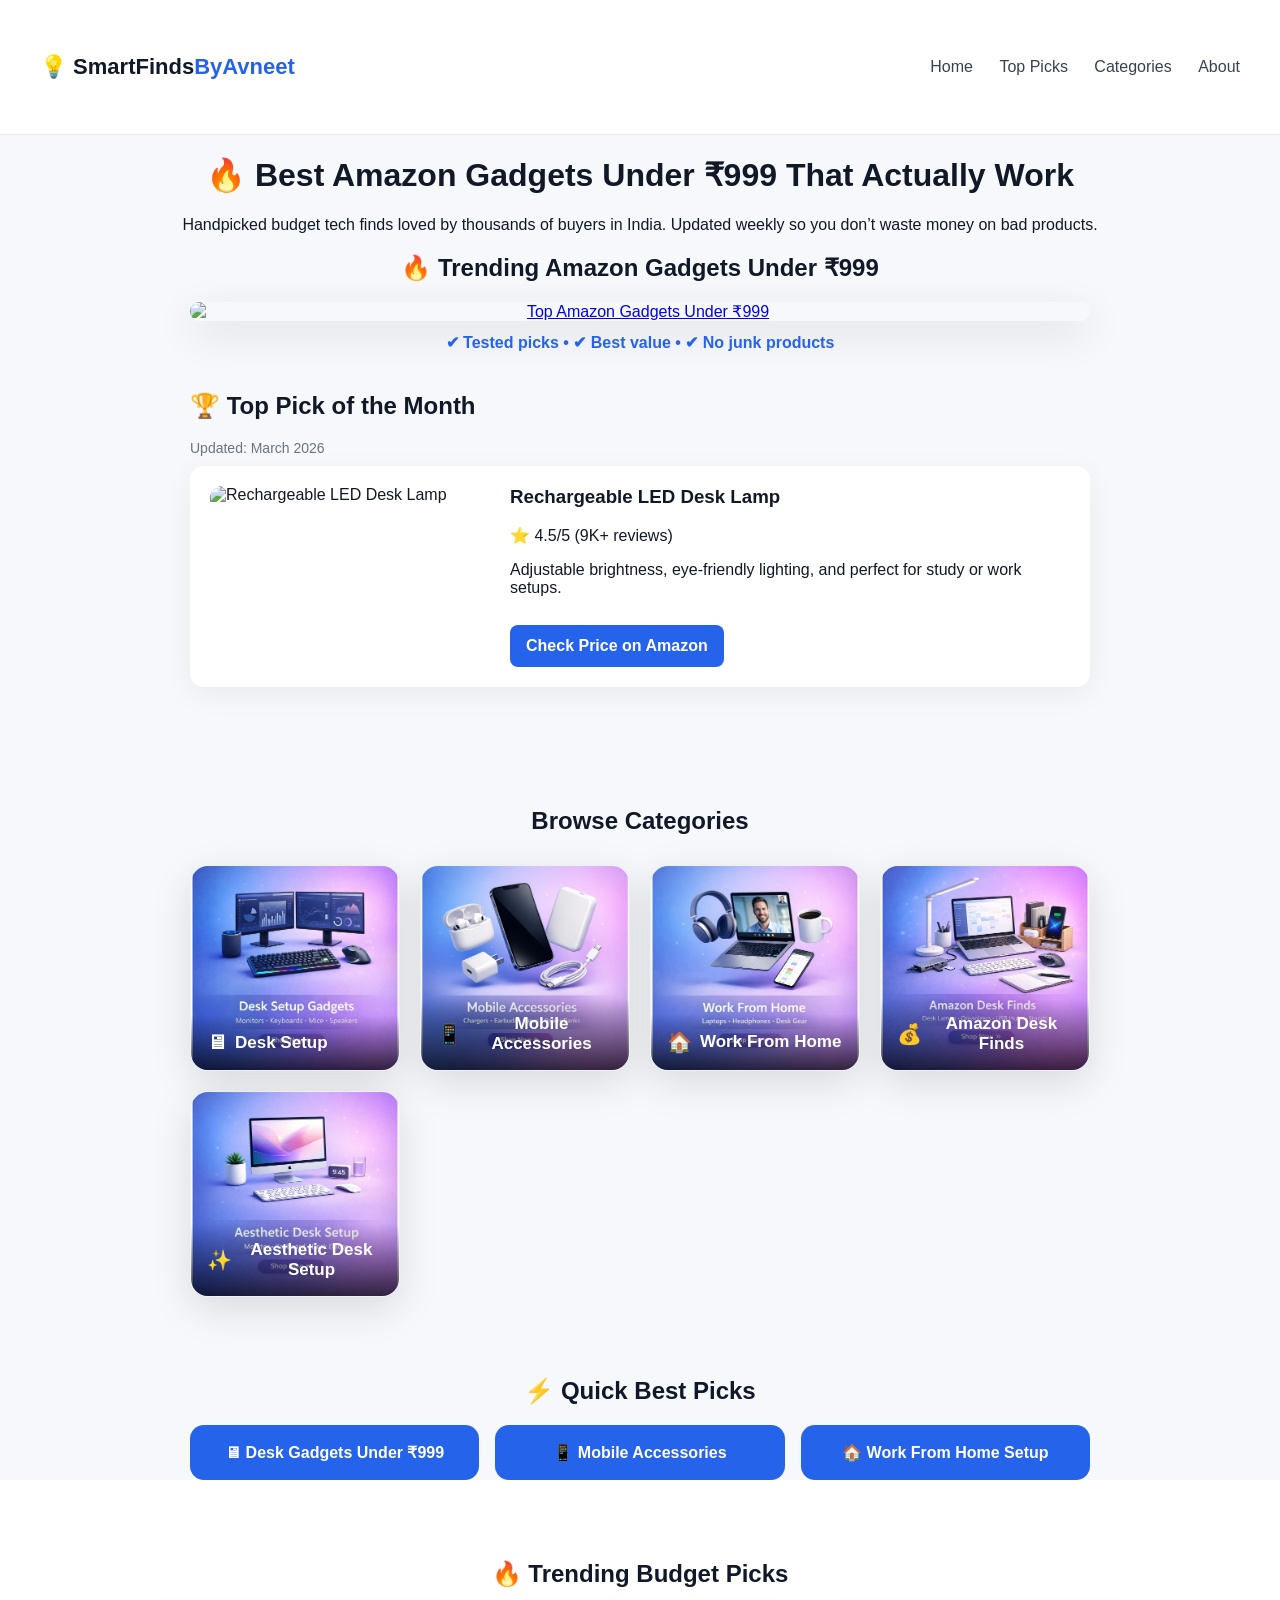
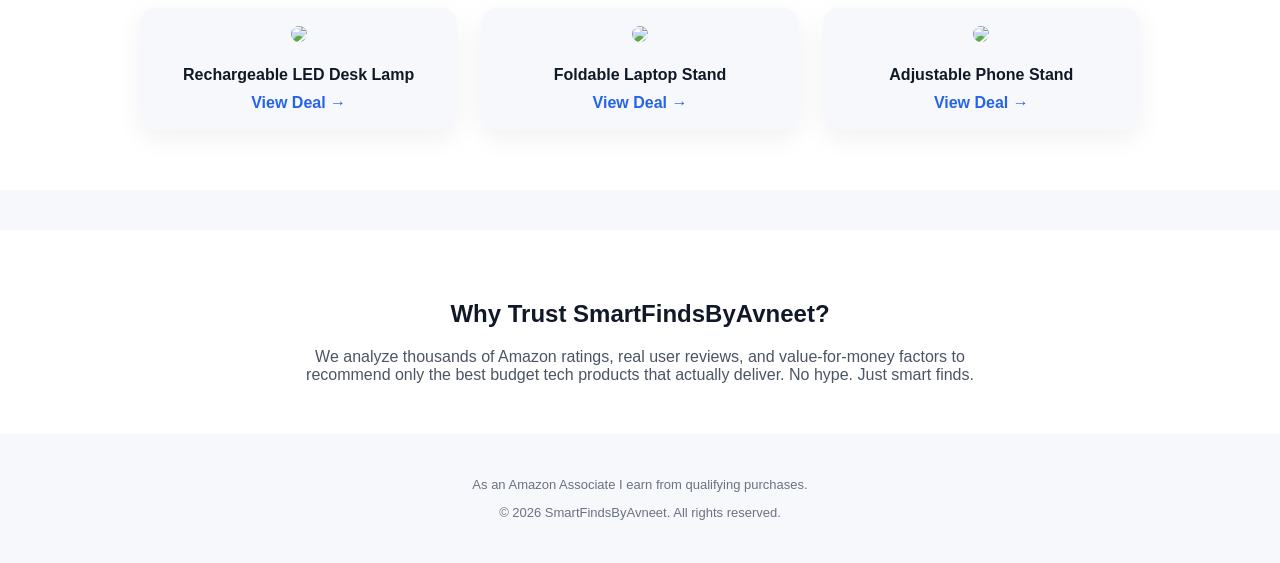
==== commit f46fa9e0: "Update index.html" ====
--- a/index.html
+++ b/index.html
@@ -40,12 +40,12 @@
 
 <!-- 🔷 HERO SECTION -->
 
-<section class="hero">
-  <h1>Best Budget Tech & Desk Gadgets</h1>
-
-  <p>
-  Handpicked Amazon finds trusted by thousands of buyers — updated regularly for the best value in India.
-  </p>
+<h1>🔥 Best Amazon Gadgets Under ₹999 That Actually Work</h1>
+
+<p>
+Handpicked budget tech finds loved by thousands of buyers in India.
+Updated weekly so you don’t waste money on bad products.
+</p>
 
 </section>
 
@@ -61,7 +61,9 @@
   </a>
 
 </section>
-
+<p style="margin-top:12px;font-weight:600;color:#2563eb;">
+✔ Tested picks • ✔ Best value • ✔ No junk products
+</p>
 <!-- 🔥 TOP PICK SECTION -->
 
 <section class="top-pick" id="top-picks">
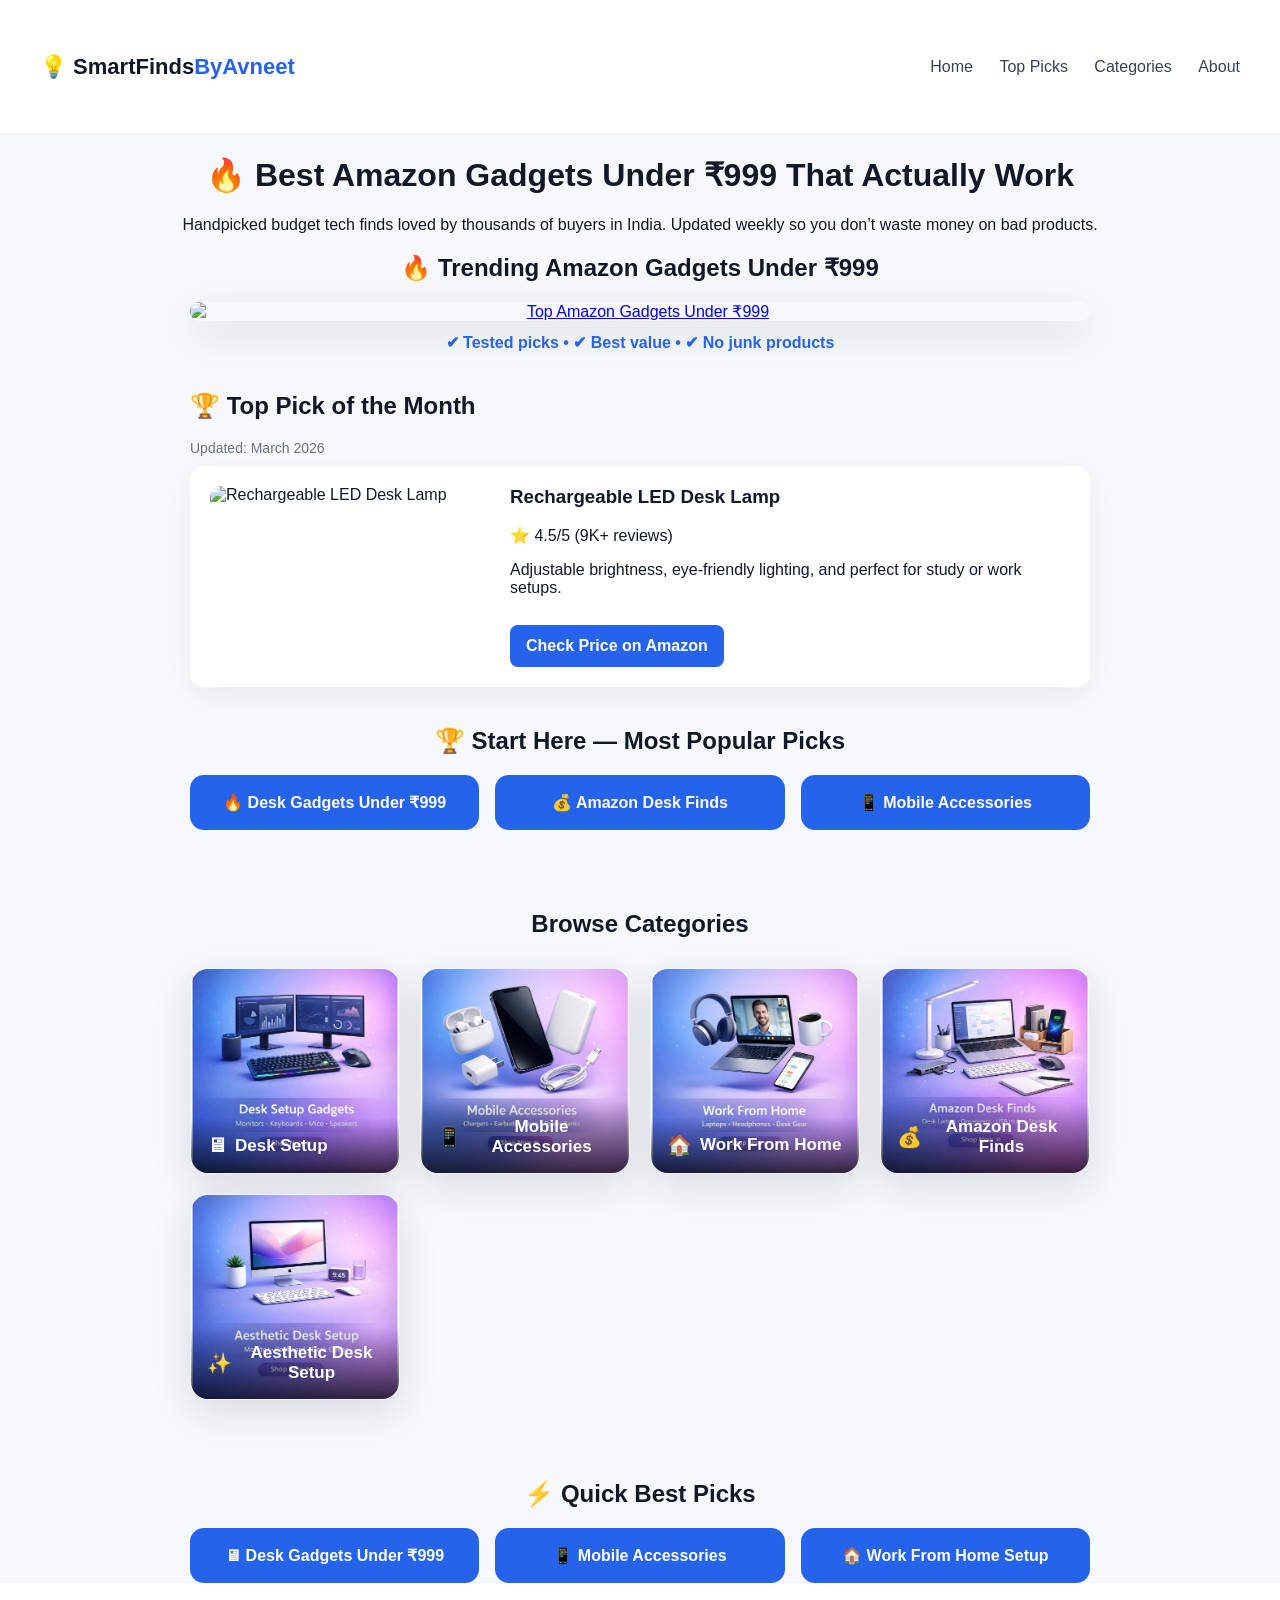
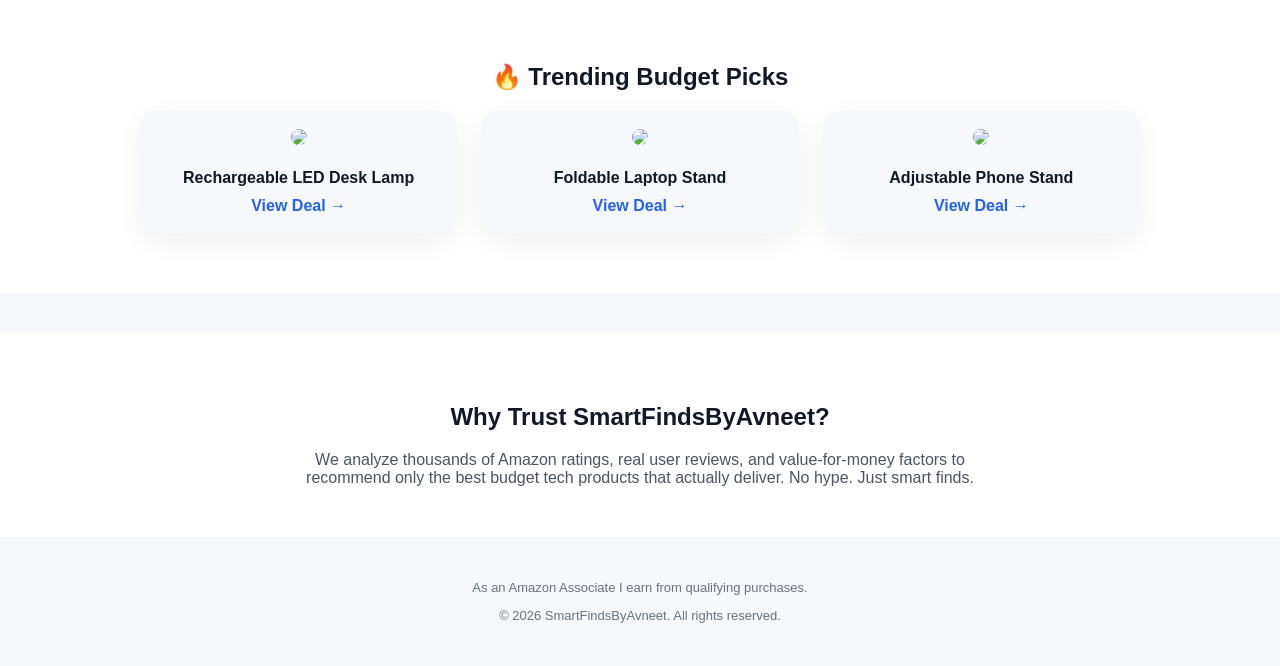
==== commit efa16485: "Update index.html" ====
--- a/index.html
+++ b/index.html
@@ -99,6 +99,24 @@
 
 </section>
 
+<h2>🏆 Start Here — Most Popular Picks</h2>
+
+<div class="quick-grid">
+
+<a href="best-desk-gadgets-under-999.html" class="quick-card">
+🔥 Desk Gadgets Under ₹999
+</a>
+
+<a href="amazon-desk-finds.html" class="quick-card">
+💰 Amazon Desk Finds
+</a>
+
+<a href="mobile-accessories.html" class="quick-card">
+📱 Mobile Accessories
+</a>
+
+</div>
+
 
 <!-- 📂 CATEGORIES SECTION -->
 
--- a/style.css
+++ b/style.css
@@ -604,3 +604,8 @@
 }
 
 }
+
+.cat-info .sub{
+font-size:12px;
+opacity:.85;
+}
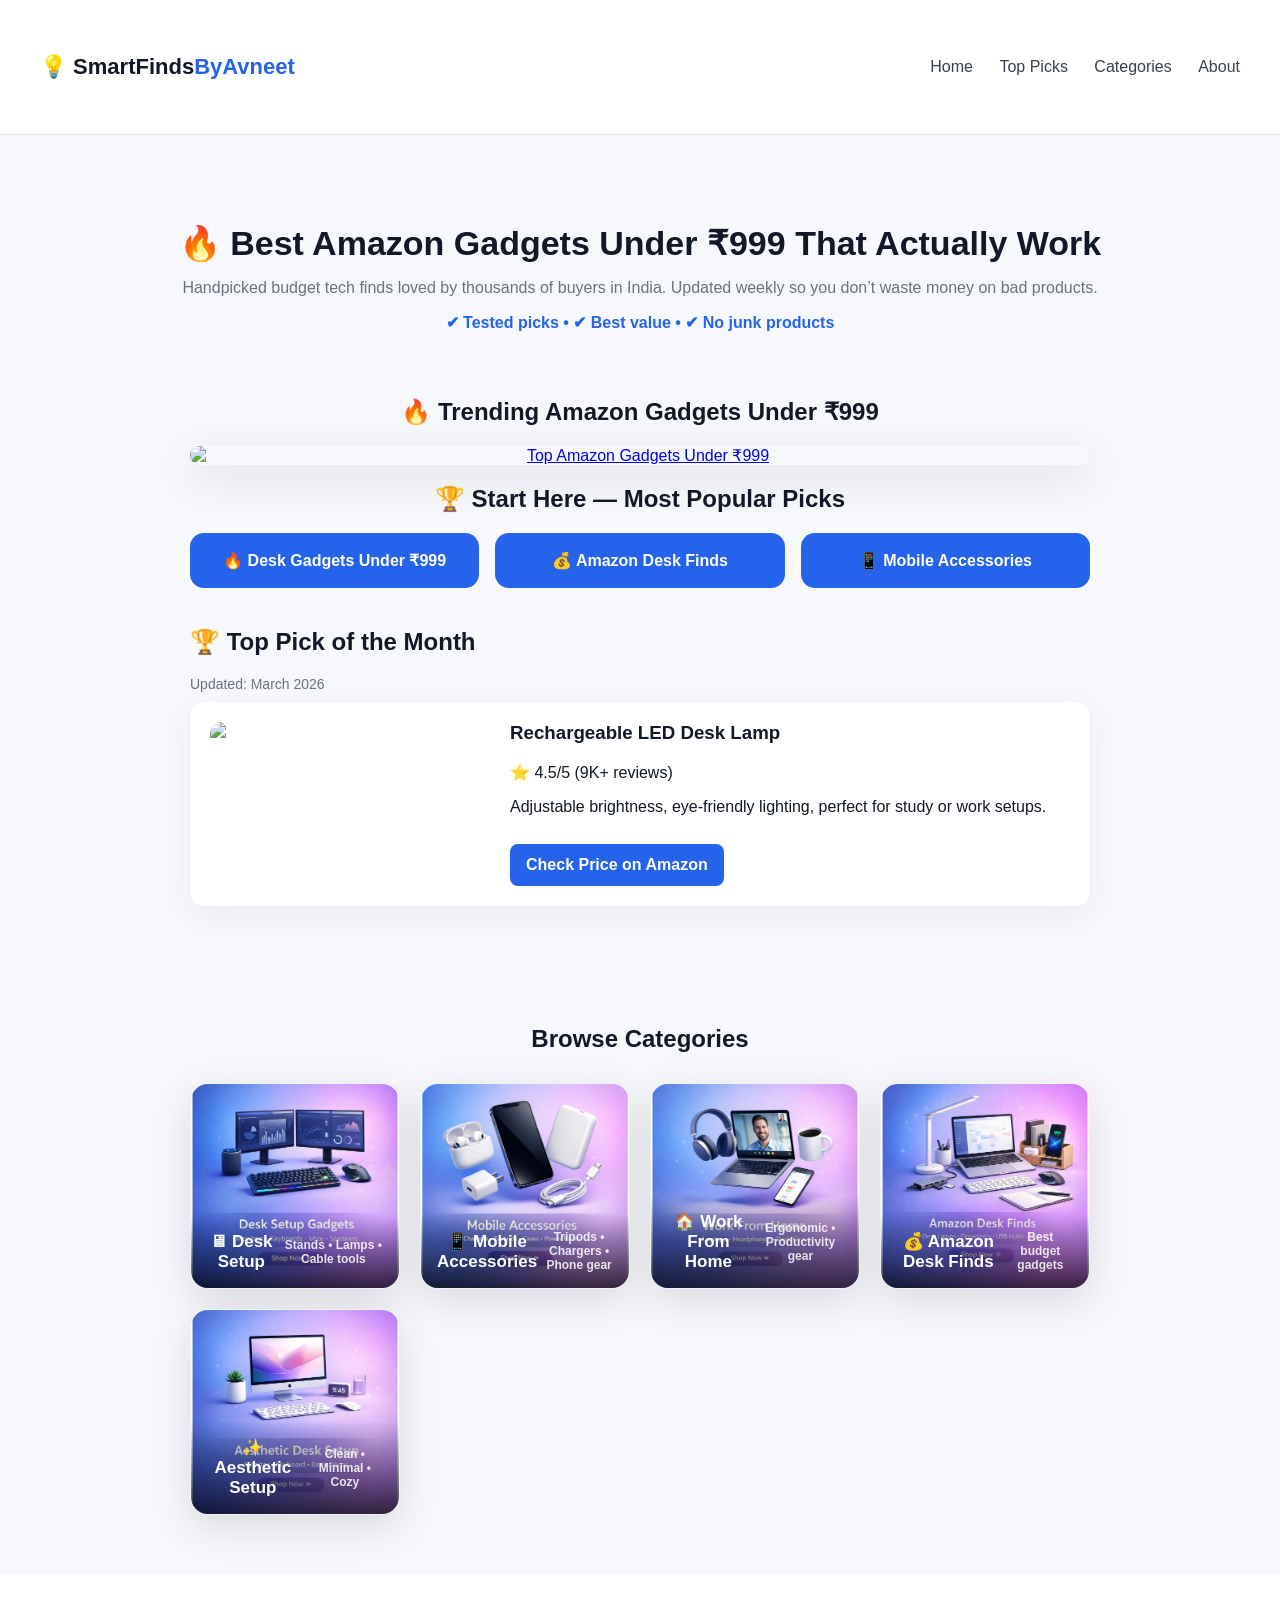
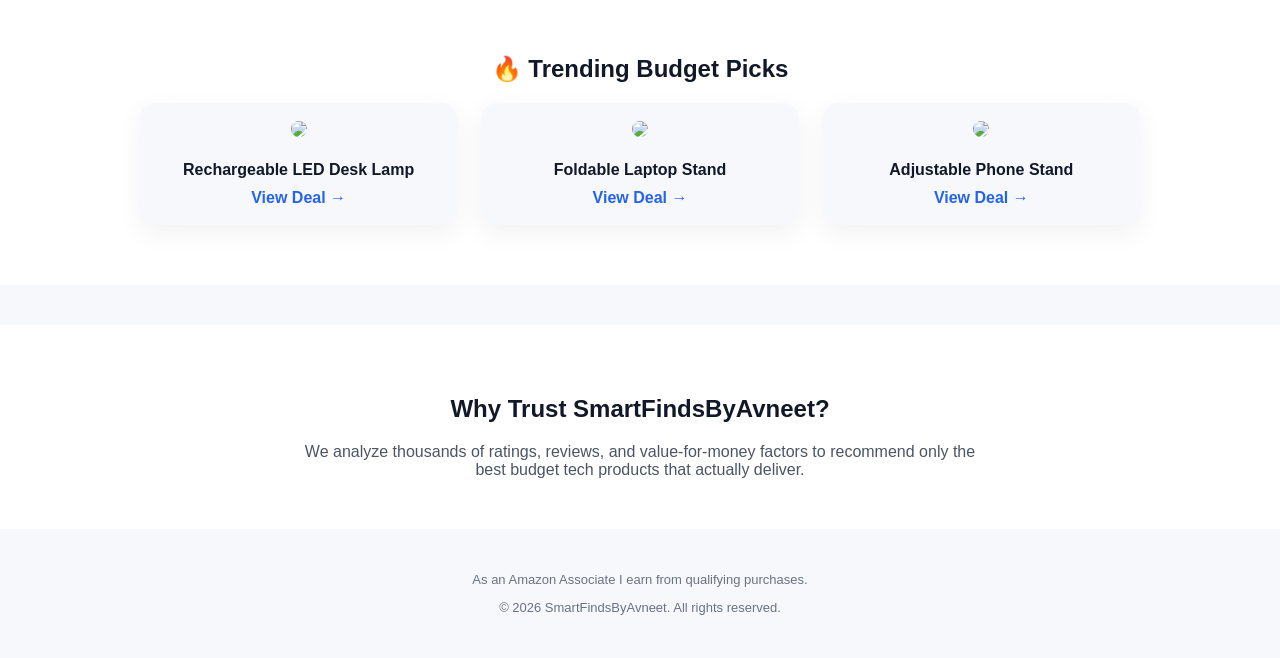
==== commit ee71be78: "Update index.html" ====
--- a/index.html
+++ b/index.html
@@ -13,17 +13,15 @@
 
 <body>
 
-<!-- 🔷 PRO NAVBAR -->
+<!-- 🔷 NAVBAR -->
 
 <header class="navbar">
-
   <div class="nav-container">
 
     <div class="logo">
       💡 SmartFinds<span>ByAvneet</span>
     </div>
 
-    <!-- ☰ MOBILE MENU -->
     <div class="menu-toggle" id="menu-toggle">☰</div>
 
     <nav id="nav-menu">
@@ -34,47 +32,76 @@
     </nav>
 
   </div>
-
 </header>
 
 
-<!-- 🔷 HERO SECTION -->
-
-<h1>🔥 Best Amazon Gadgets Under ₹999 That Actually Work</h1>
-
-<p>
-Handpicked budget tech finds loved by thousands of buyers in India.
-Updated weekly so you don’t waste money on bad products.
-</p>
-
-</section>
+<!-- 🔥 HERO -->
+
+<section class="hero">
+
+  <h1>🔥 Best Amazon Gadgets Under ₹999 That Actually Work</h1>
+
+  <p>
+  Handpicked budget tech finds loved by thousands of buyers in India.
+  Updated weekly so you don’t waste money on bad products.
+  </p>
+
+  <p style="margin-top:12px;font-weight:600;color:#2563eb;">
+  ✔ Tested picks • ✔ Best value • ✔ No junk products
+  </p>
+
+</section>
+
+
+<!-- 🔥 TRENDING BANNER -->
 
 <section class="trending-banner">
 
   <h2>🔥 Trending Amazon Gadgets Under ₹999</h2>
 
   <a href="best-desk-gadgets-under-999.html">
-
-    <img src="https://i.pinimg.com/1200x/db/06/94/db0694e0b1578f09fca851362d5d6f08.jpg"
+    <img src="Images/top-amazon-gadgets-999.jpg"
          alt="Top Amazon Gadgets Under ₹999">
-
   </a>
 
 </section>
-<p style="margin-top:12px;font-weight:600;color:#2563eb;">
-✔ Tested picks • ✔ Best value • ✔ No junk products
-</p>
-<!-- 🔥 TOP PICK SECTION -->
+
+
+<!-- 🏆 START HERE -->
+
+<section class="quick-picks">
+
+  <h2>🏆 Start Here — Most Popular Picks</h2>
+
+  <div class="quick-grid">
+
+    <a href="best-desk-gadgets-under-999.html" class="quick-card">
+      🔥 Desk Gadgets Under ₹999
+    </a>
+
+    <a href="amazon-desk-finds.html" class="quick-card">
+      💰 Amazon Desk Finds
+    </a>
+
+    <a href="mobile-accessories.html" class="quick-card">
+      📱 Mobile Accessories
+    </a>
+
+  </div>
+
+</section>
+
+
+<!-- 🔥 TOP PICK -->
 
 <section class="top-pick" id="top-picks">
 
   <h2>🏆 Top Pick of the Month</h2>
-
   <p class="updated">Updated: March 2026</p>
-  
+
   <div class="top-card">
 
-    <img src="https://m.media-amazon.com/images/I/61L1WtnLLeL._SL1500_.jpg" alt="Rechargeable LED Desk Lamp">
+    <img src="https://m.media-amazon.com/images/I/61L1WtnLLeL._SL1500_.jpg">
 
     <div class="top-info">
 
@@ -83,7 +110,7 @@
       <p>⭐ 4.5/5 (9K+ reviews)</p>
 
       <p>
-      Adjustable brightness, eye-friendly lighting, and perfect for study or work setups.
+      Adjustable brightness, eye-friendly lighting, perfect for study or work setups.
       </p>
 
       <a href="https://amzn.to/4rqWT40"
@@ -99,26 +126,8 @@
 
 </section>
 
-<h2>🏆 Start Here — Most Popular Picks</h2>
-
-<div class="quick-grid">
-
-<a href="best-desk-gadgets-under-999.html" class="quick-card">
-🔥 Desk Gadgets Under ₹999
-</a>
-
-<a href="amazon-desk-finds.html" class="quick-card">
-💰 Amazon Desk Finds
-</a>
-
-<a href="mobile-accessories.html" class="quick-card">
-📱 Mobile Accessories
-</a>
-
-</div>
-
-
-<!-- 📂 CATEGORIES SECTION -->
+
+<!-- 📂 CATEGORIES -->
 
 <section class="categories" id="categories">
 
@@ -127,110 +136,56 @@
   <div class="category-grid">
 
     <a href="desk-setup-gadgets.html" class="category-card">
-
-      <img src="Images/desk-setup.jpg" alt="Desk Setup">
-
-      <div class="cat-info">
-        <span class="icon">🖥</span>
-        <span>Desk Setup</span>
-      </div>
-
+      <img src="Images/desk-setup.jpg">
+      <div class="cat-info">
+        🖥 Desk Setup
+        <br>
+        <span class="sub">Stands • Lamps • Cable tools</span>
+      </div>
     </a>
 
     <a href="mobile-accessories.html" class="category-card">
-
-      <img src="Images/mobile-accessories.jpg" alt="Mobile Accessories">
-
-      <div class="cat-info">
-        <span class="icon">📱</span>
-        <span>Mobile Accessories</span>
-      </div>
-
+      <img src="Images/mobile-accessories.jpg">
+      <div class="cat-info">
+        📱 Mobile Accessories
+        <br>
+        <span class="sub">Tripods • Chargers • Phone gear</span>
+      </div>
     </a>
 
     <a href="work-from-home-setup.html" class="category-card">
-
-      <img src="Images/wfh.jpg" alt="Work From Home">
-
-      <div class="cat-info">
-        <span class="icon">🏠</span>
-        <span>Work From Home</span>
-      </div>
-
+      <img src="Images/wfh.jpg">
+      <div class="cat-info">
+        🏠 Work From Home
+        <br>
+        <span class="sub">Ergonomic • Productivity gear</span>
+      </div>
     </a>
 
     <a href="amazon-desk-finds.html" class="category-card">
-
-      <img src="Images/amazon-finds.jpg" alt="Amazon Desk Finds">
-
-      <div class="cat-info">
-        <span class="icon">💰</span>
-        <span>Amazon Desk Finds</span>
-      </div>
-
+      <img src="Images/amazon-finds.jpg">
+      <div class="cat-info">
+        💰 Amazon Desk Finds
+        <br>
+        <span class="sub">Best budget gadgets</span>
+      </div>
     </a>
 
     <a href="asthetic-desk-setup.html" class="category-card">
-
-      <img src="Images/aesthetic.jpg" alt="Aesthetic Setup">
-
-      <div class="cat-info">
-        <span class="icon">✨</span>
-        <span>Aesthetic Desk Setup</span>
-      </div>
-
-    </a>
-
-  </div>
-
-</section>
-
-<section class="quick-picks">
-
-  <h2>⚡ Quick Best Picks</h2>
-
-  <div class="quick-grid">
-
-    <a href="best-desk-gadgets-under-999.html" class="quick-card">
-      🖥 Desk Gadgets Under ₹999
-    </a>
-
-    <a href="mobile-accessories.html" class="quick-card">
-      📱 Mobile Accessories
-    </a>
-
-    <a href="work-from-home-setup.html" class="quick-card">
-      🏠 Work From Home Setup
-    </a>
-
-  </div>
-
-</section>
-
-
-<!-- ⭐ POPULAR GUIDES -->
-
-<section class="guides">
-
-  <h2>Popular Buying Guides</h2>
-
-  <div class="guide-grid">
-
-    <a href="best-desk-gadgets-under-999.html" class="guide-card">
-      🖥 Best Desk Gadgets Under ₹999
-    </a>
-
-    <a href="amazon-desk-finds.html" class="guide-card">
-      💰 Amazon Desk Finds
-    </a>
-
-    <a href="mobile-accessories.html" class="guide-card">
-      📱 Mobile Accessories
-    </a>
-
-  </div>
-
-</section>
+      <img src="Images/aesthetic.jpg">
+      <div class="cat-info">
+        ✨ Aesthetic Setup
+        <br>
+        <span class="sub">Clean • Minimal • Cozy</span>
+      </div>
+    </a>
+
+  </div>
+
+</section>
+
+
+<!-- ⭐ FEATURED DEALS -->
 
 <section class="featured-deals">
 
@@ -265,28 +220,17 @@
   </div>
 
 </section>
-  
-<!-- 📦 FEATURED PRODUCTS PREVIEW -->
-
-<section class="products-section">
-
-  <h2>Featured Budget Tech Finds</h2>
-
-  <section class="products" id="product-list"></section>
-
-</section>
-
-
-<!-- ⭐ TRUST / ABOUT SECTION -->
+
+
+<!-- ⭐ TRUST -->
 
 <section class="trust" id="about">
 
   <h2>Why Trust SmartFindsByAvneet?</h2>
 
   <p>
-  We analyze thousands of Amazon ratings, real user reviews, and value-for-money factors
+  We analyze thousands of ratings, reviews, and value-for-money factors
   to recommend only the best budget tech products that actually deliver.
-  No hype. Just smart finds.
   </p>
 
 </section>
@@ -296,13 +240,8 @@
 
 <footer>
 
-  <p>
-  As an Amazon Associate I earn from qualifying purchases.
-  </p>
-
-  <p>
-  © 2026 SmartFindsByAvneet. All rights reserved.
-  </p>
+  <p>As an Amazon Associate I earn from qualifying purchases.</p>
+  <p>© 2026 SmartFindsByAvneet. All rights reserved.</p>
 
 </footer>
 
@@ -311,8 +250,6 @@
 
 <script src="main.js"></script>
 <script src="desk-products.js"></script>
-
-<!-- Mobile menu toggle -->
 
 <script>
 const toggle = document.getElementById("menu-toggle");
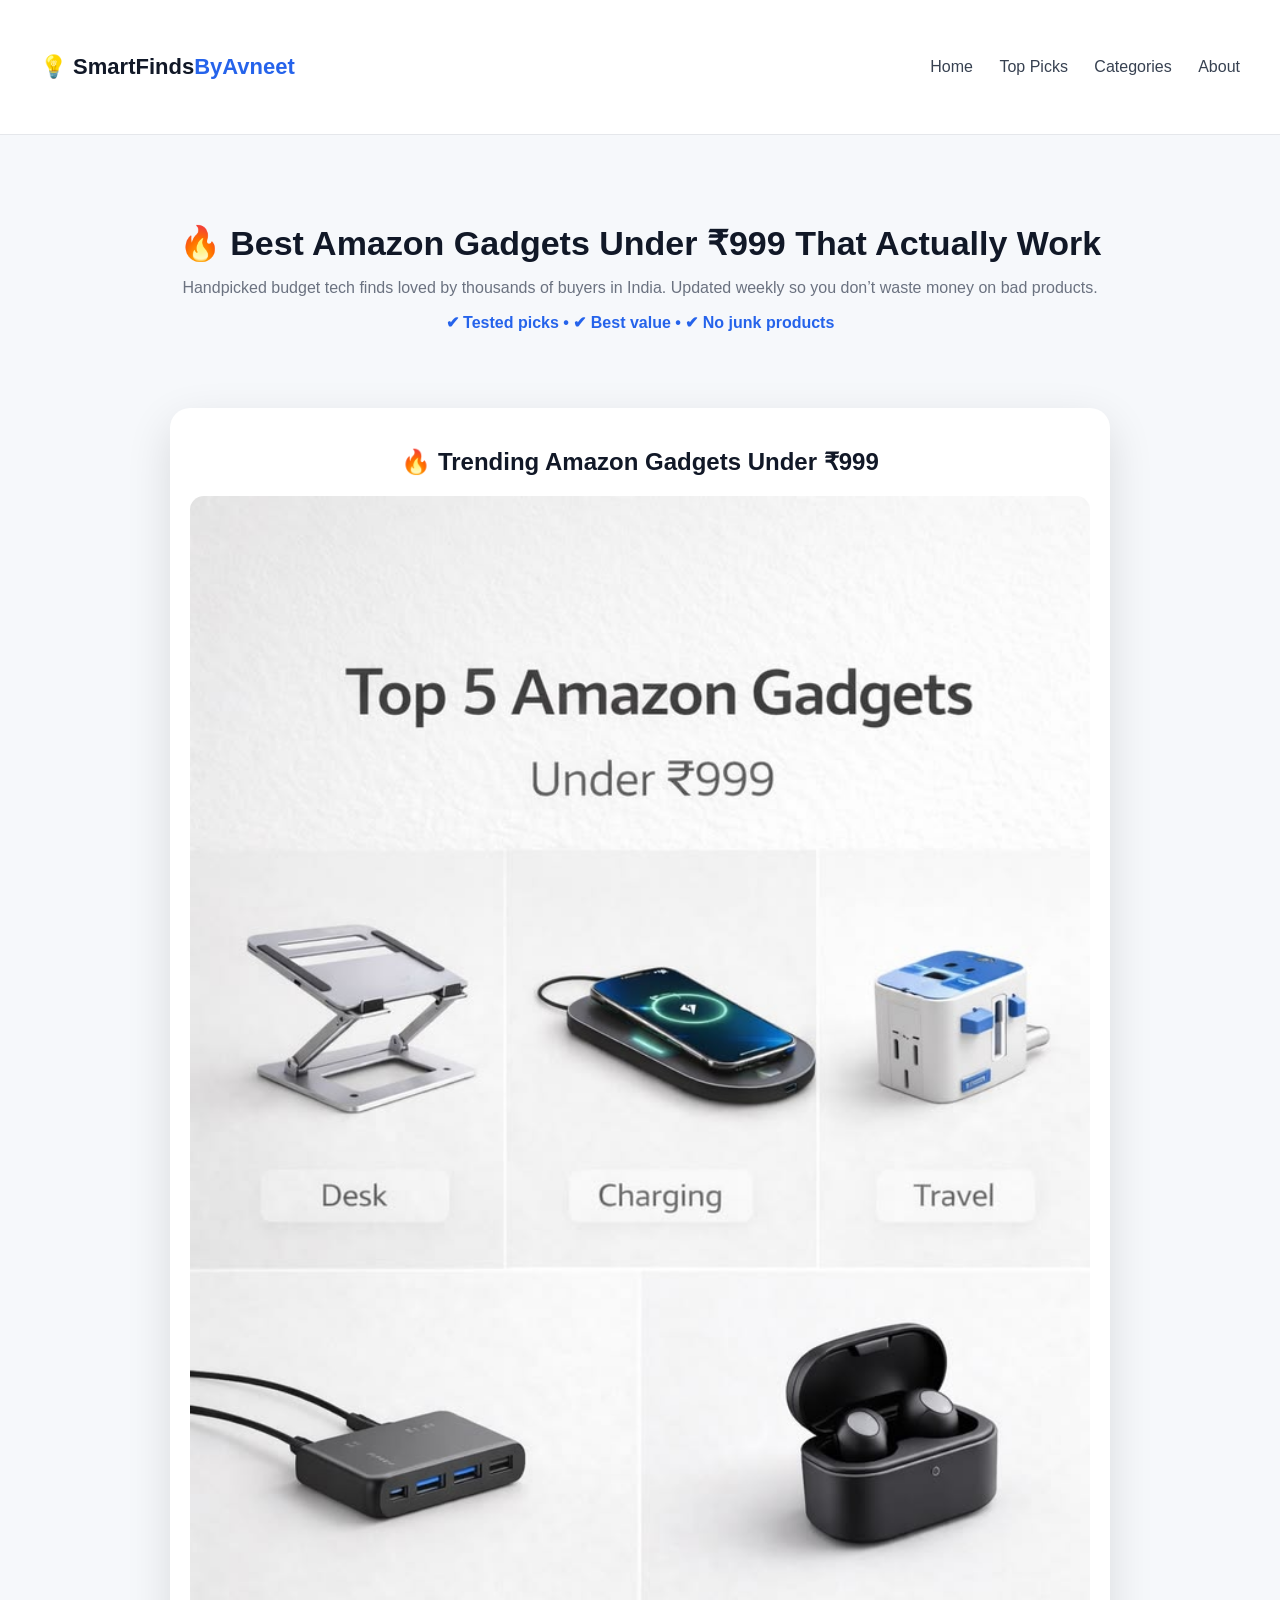
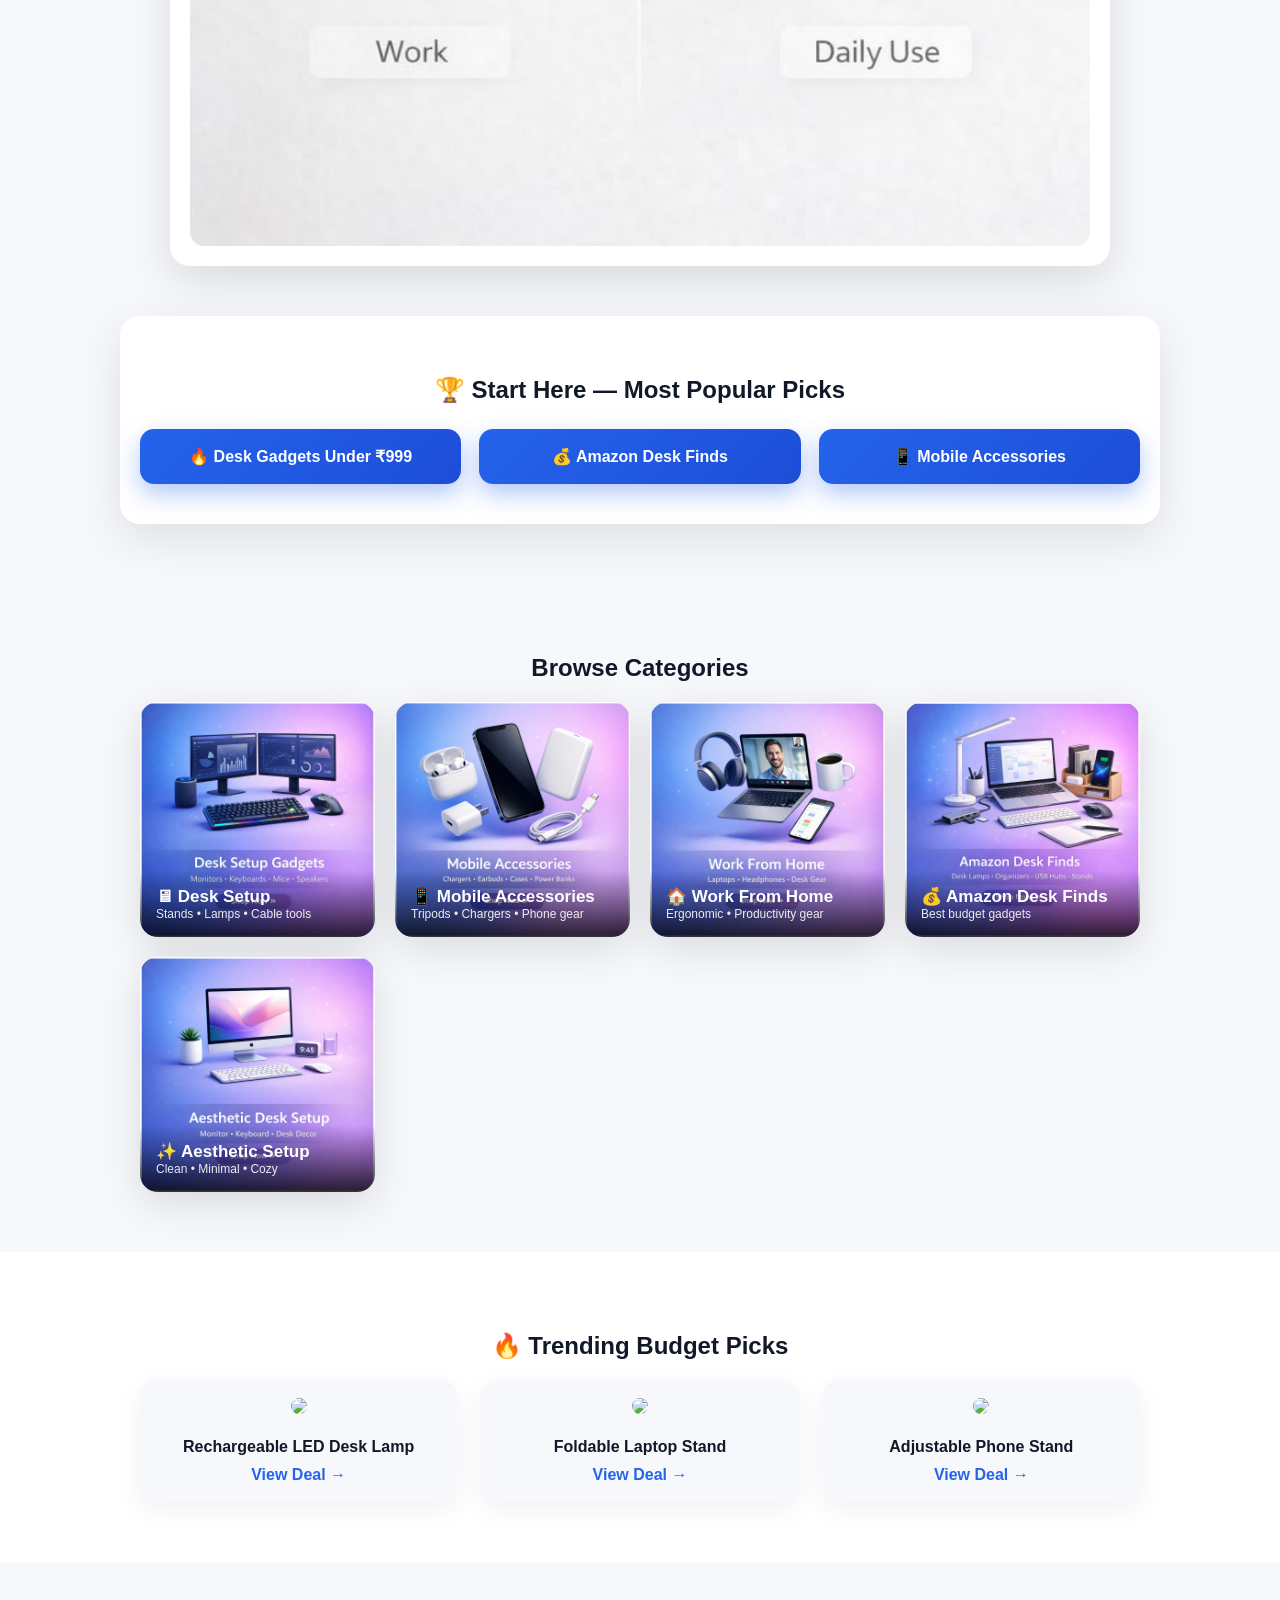
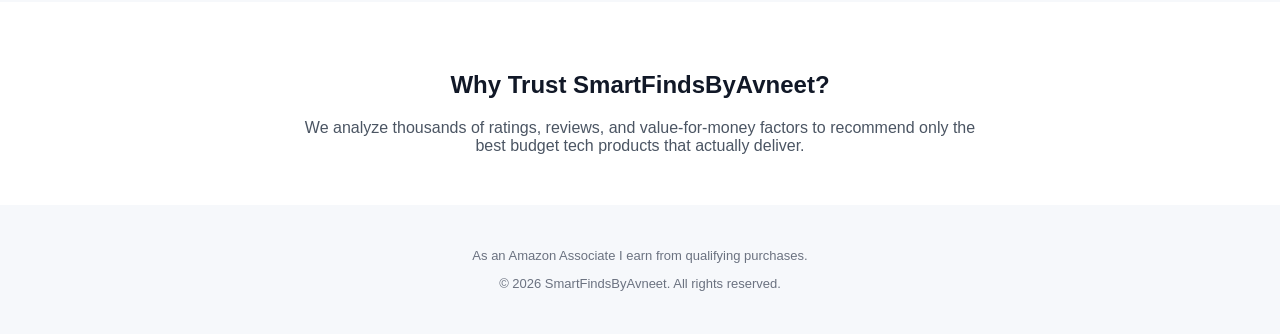
==== commit 17ff288a: "Update index.html" ====
--- a/index.html
+++ b/index.html
@@ -92,41 +92,6 @@
 </section>
 
 
-<!-- 🔥 TOP PICK -->
-
-<section class="top-pick" id="top-picks">
-
-  <h2>🏆 Top Pick of the Month</h2>
-  <p class="updated">Updated: March 2026</p>
-
-  <div class="top-card">
-
-    <img src="https://m.media-amazon.com/images/I/61L1WtnLLeL._SL1500_.jpg">
-
-    <div class="top-info">
-
-      <h3>Rechargeable LED Desk Lamp</h3>
-
-      <p>⭐ 4.5/5 (9K+ reviews)</p>
-
-      <p>
-      Adjustable brightness, eye-friendly lighting, perfect for study or work setups.
-      </p>
-
-      <a href="https://amzn.to/4rqWT40"
-         target="_blank"
-         rel="nofollow sponsored"
-         class="buy-btn">
-        Check Price on Amazon
-      </a>
-
-    </div>
-
-  </div>
-
-</section>
-
-
 <!-- 📂 CATEGORIES -->
 
 <section class="categories" id="categories">
--- a/style.css
+++ b/style.css
@@ -322,7 +322,7 @@
 }
 
 /* ============================= */
-/* 📂 CATEGORIES — PRO STYLE */
+/* 📂 CATEGORIES — IMAGE CARD PRO */
 /* ============================= */
 
 .categories{
@@ -330,123 +330,15 @@
 background:#f6f8fb;
 }
 
-.categories h2{
-margin-bottom:30px;
-}
-
-/* GRID */
-
 .category-grid{
 display:grid;
-grid-template-columns:repeat(auto-fit,minmax(180px,1fr));
+grid-template-columns:repeat(auto-fit,minmax(220px,1fr));
 gap:20px;
-max-width:900px;
+max-width:1000px;
 margin:auto;
 }
 
 /* CARD */
-
-.category-card{
-background:#ffffff;
-padding:18px 20px;
-border-radius:14px;
-text-decoration:none;
-color:#111827;
-font-weight:600;
-
-display:flex;
-align-items:center;
-justify-content:center;
-gap:10px;
-
-box-shadow:0 6px 20px rgba(0,0,0,0.05);
-border:1px solid #eef2f7;
-
-transition:all 0.2s ease;
-}
-
-/* HOVER EFFECT */
-
-.category-card:hover{
-transform:translateY(-5px);
-box-shadow:0 12px 35px rgba(0,0,0,0.08);
-color:#2563eb;
-}
-
-/* ICON */
-
-.category-card .icon{
-font-size:20px;
-}
-
-/* MOBILE POLISH */
-
-@media (max-width: 480px){
-
-.category-card{
-padding:16px;
-font-size:15px;
-}
-
-}
-
-/* ============================= */
-/* 📱 MOBILE — PREMIUM CATEGORY UI */
-/* ============================= */
-
-@media (max-width: 768px){
-
-/* Section spacing */
-
-.categories{
-padding:40px 16px;
-}
-
-/* Grid becomes 2 columns */
-
-.category-grid{
-grid-template-columns:repeat(2, 1fr);
-gap:14px;
-}
-
-/* Card becomes larger tap target */
-
-.category-card{
-padding:18px 12px;
-border-radius:16px;
-font-size:15px;
-font-weight:600;
-
-flex-direction:column;
-gap:6px;
-
-box-shadow:0 8px 28px rgba(0,0,0,0.06);
-}
-
-/* Icon bigger for visual hierarchy */
-
-.category-card .icon{
-font-size:26px;
-}
-
-/* Remove hover jump on touch devices */
-
-.category-card:hover{
-transform:none;
-}
-
-}
-
-/* Prevent accidental text selection while tapping */
-
-.category-card{
--webkit-tap-highlight-color: transparent;
-user-select:none;
-}
-
-/* ===== CATEGORY IMAGE ===== */
-
-/* ===== PERFECT CATEGORY CARD LAYOUT ===== */
 
 .category-card{
 position:relative;
@@ -457,11 +349,15 @@
 color:white;
 box-shadow:0 12px 40px rgba(0,0,0,0.12);
 transition:transform 0.25s, box-shadow 0.25s;
-
-aspect-ratio: 1 / 1;   /* ⭐ KEY FIX */
-}
-
-/* IMAGE FILLS ENTIRE CARD */
+aspect-ratio:1/1;
+}
+
+.category-card:hover{
+transform:translateY(-6px);
+box-shadow:0 18px 50px rgba(0,0,0,0.18);
+}
+
+/* IMAGE */
 
 .category-card img{
 position:absolute;
@@ -479,21 +375,86 @@
 left:0;
 right:0;
 padding:16px;
-
-background:linear-gradient(
-to top,
-rgba(0,0,0,0.75),
-rgba(0,0,0,0.0)
-);
-
+background:linear-gradient(to top, rgba(0,0,0,.8), rgba(0,0,0,0));
 font-weight:bold;
 font-size:17px;
 display:flex;
-align-items:center;
-gap:8px;
-}
-
-/* ===== FEATURED DEALS ===== */
+flex-direction:column;
+align-items:flex-start;
+}
+
+.cat-info .sub{
+font-size:12px;
+opacity:.9;
+font-weight:400;
+}
+
+
+/* ============================= */
+/* 🔥 TRENDING FEATURE BLOCK */
+/* ============================= */
+
+.trending-banner{
+max-width:900px;
+margin:30px auto 50px;
+padding:20px;
+background:#ffffff;
+border-radius:20px;
+box-shadow:0 15px 45px rgba(0,0,0,0.12);
+text-align:center;
+}
+
+.trending-banner img{
+width:100%;
+height:auto;
+border-radius:14px;
+display:block;
+}
+
+
+/* ============================= */
+/* 🏆 START HERE — QUICK PICKS */
+/* ============================= */
+
+.quick-picks{
+background:#ffffff;
+padding:40px 20px;
+margin:50px auto;
+max-width:1000px;
+border-radius:20px;
+box-shadow:0 15px 45px rgba(0,0,0,0.1);
+text-align:center;
+}
+
+.quick-grid{
+display:grid;
+grid-template-columns:repeat(auto-fit,minmax(220px,1fr));
+gap:18px;
+margin-top:25px;
+}
+
+.quick-card{
+background:linear-gradient(135deg,#2563eb,#1d4ed8);
+color:white;
+padding:18px;
+border-radius:14px;
+text-decoration:none;
+font-weight:bold;
+font-size:16px;
+transition:all .25s;
+box-shadow:0 10px 25px rgba(37,99,235,.35);
+display:block;
+}
+
+.quick-card:hover{
+transform:translateY(-6px);
+box-shadow:0 18px 40px rgba(37,99,235,.45);
+}
+
+
+/* ============================= */
+/* 📦 FEATURED DEALS */
+/* ============================= */
 
 .featured-deals{
 padding:60px 20px;
@@ -538,74 +499,30 @@
 font-weight:bold;
 }
 
-/* ===== TRENDING BANNER ===== */
-
-.trending-banner img{
-width:100%;
-height:auto;
-max-width:900px;   /* ⭐ Bigger on desktop */
-border-radius:16px;
-box-shadow:0 12px 40px rgba(0,0,0,0.12);
-display:block;
-margin:auto;
-}
-
-/* 📱 MOBILE — keep current perfect size */
-
-@media (max-width: 768px){
-
-.trending-banner img{
-max-width:100%;   /* full width on phone */
-}
-
-}
-
-.products-section{
-display:none;   /* hide long product grid */
-}
-
-.guides{
-display:none;   /* optional */
-}
-
+
+/* ============================= */
+/* 📱 MOBILE OPTIMIZATION */
+/* ============================= */
+
+@media (max-width:768px){
+
+.categories{
+padding:40px 16px;
+}
+
+.category-grid{
+grid-template-columns:repeat(2,1fr);
+gap:14px;
 }
 
 .quick-picks{
-padding:40px 20px;
-background:#ffffff;
-text-align:center;
-}
-
-.quick-grid{
-display:grid;
-grid-template-columns:repeat(auto-fit,minmax(220px,1fr));
-gap:16px;
-max-width:900px;
-margin:auto;
-}
-
-.quick-card{
-background:#2563eb;
-color:white;
-padding:18px;
-border-radius:14px;
-text-decoration:none;
-font-weight:bold;
-transition:transform 0.2s;
-}
-
-.quick-card:hover{
-transform:translateY(-4px);
-}
-@media (max-width: 768px){
-
-.products-section{
-display:none;   /* hide long grid on phone */
-}
-
-}
-
-.cat-info .sub{
-font-size:12px;
-opacity:.85;
-}
+margin:30px 16px;
+padding:30px 16px;
+}
+
+.trending-banner{
+margin:20px 16px 40px;
+padding:16px;
+}
+
+}
